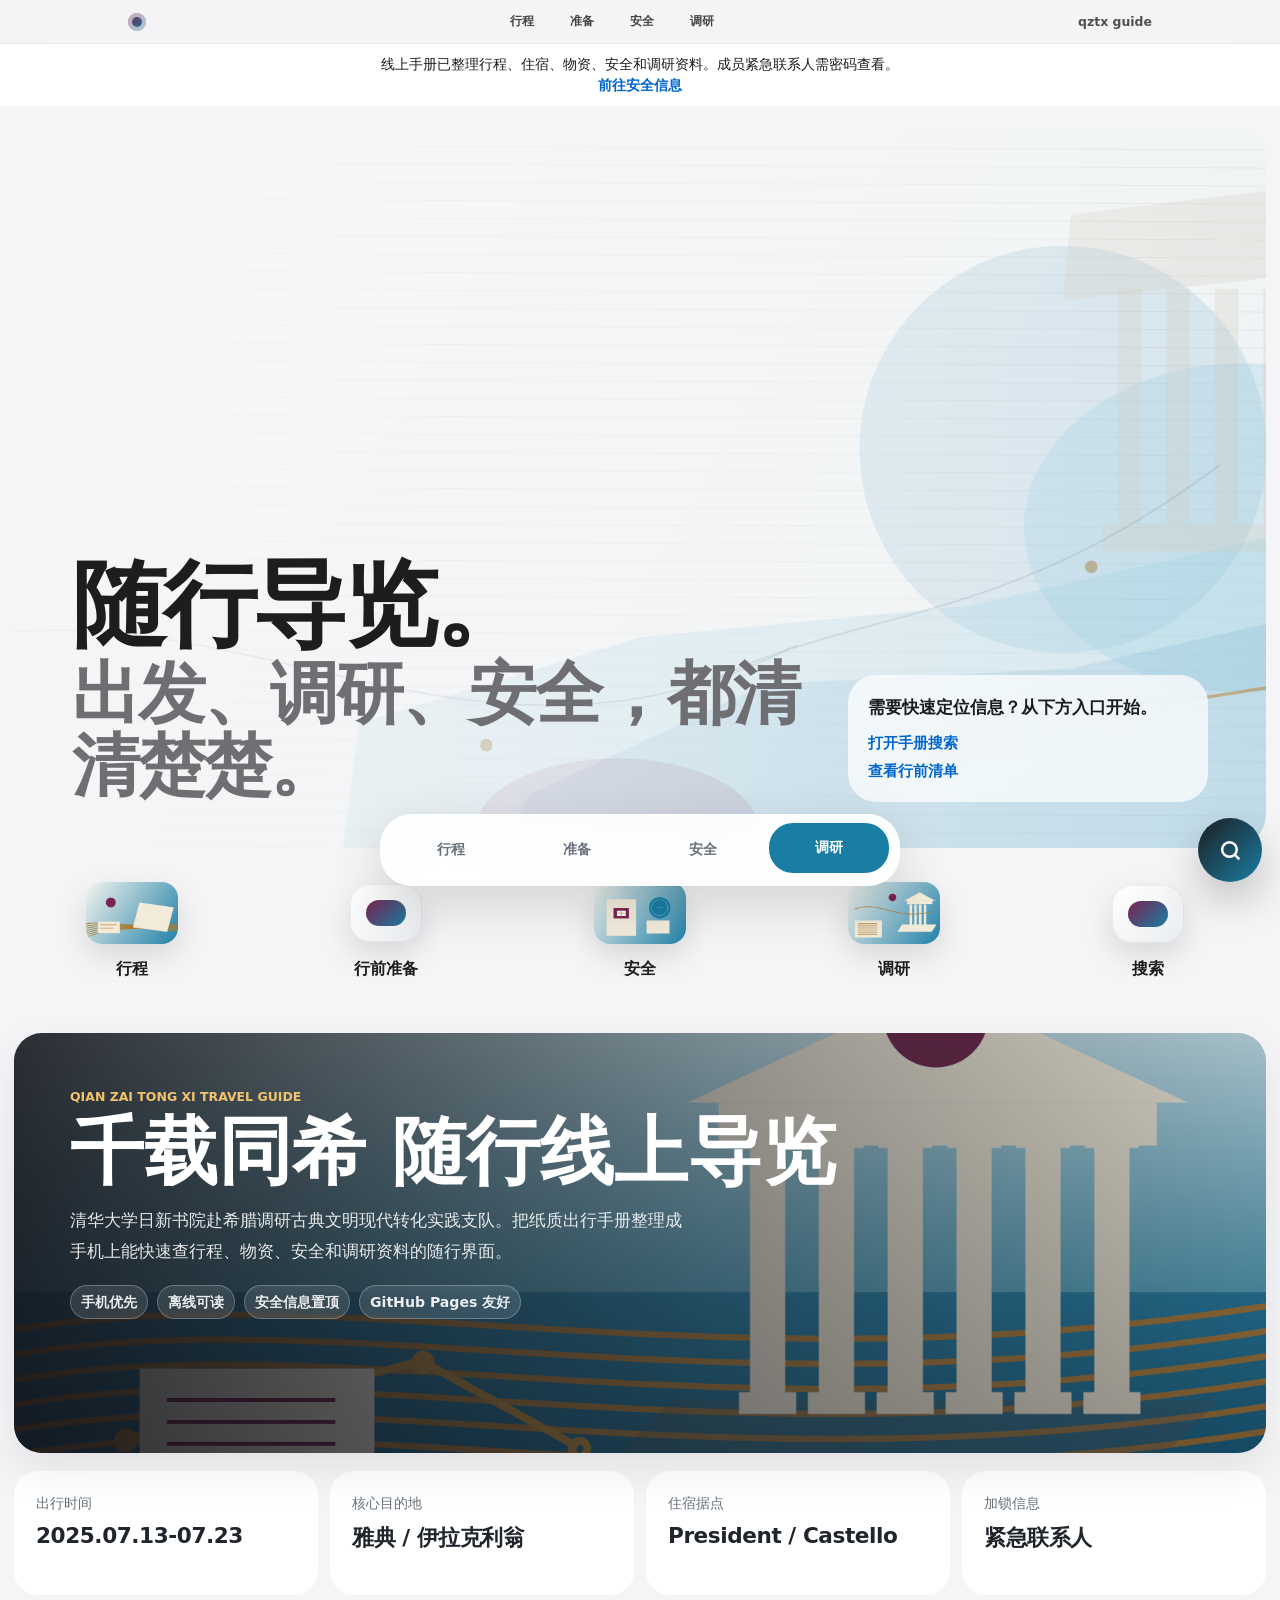
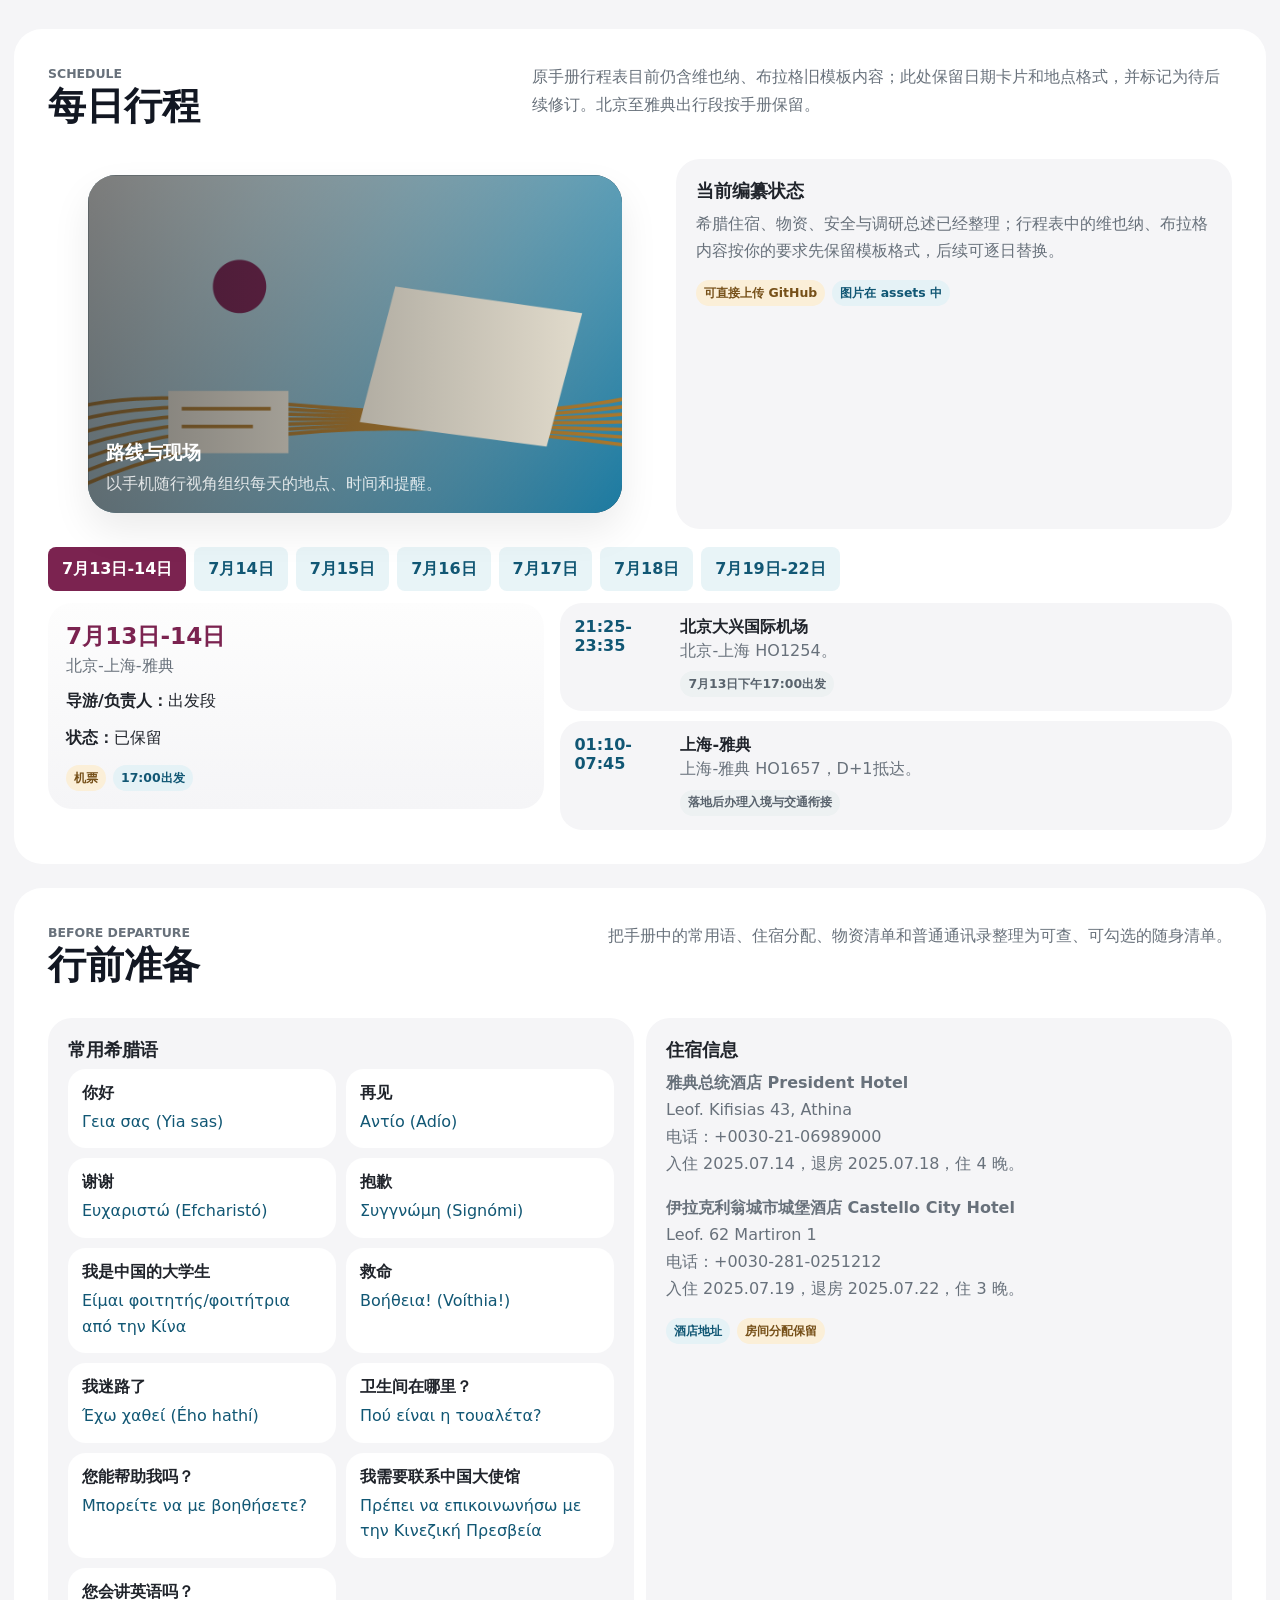
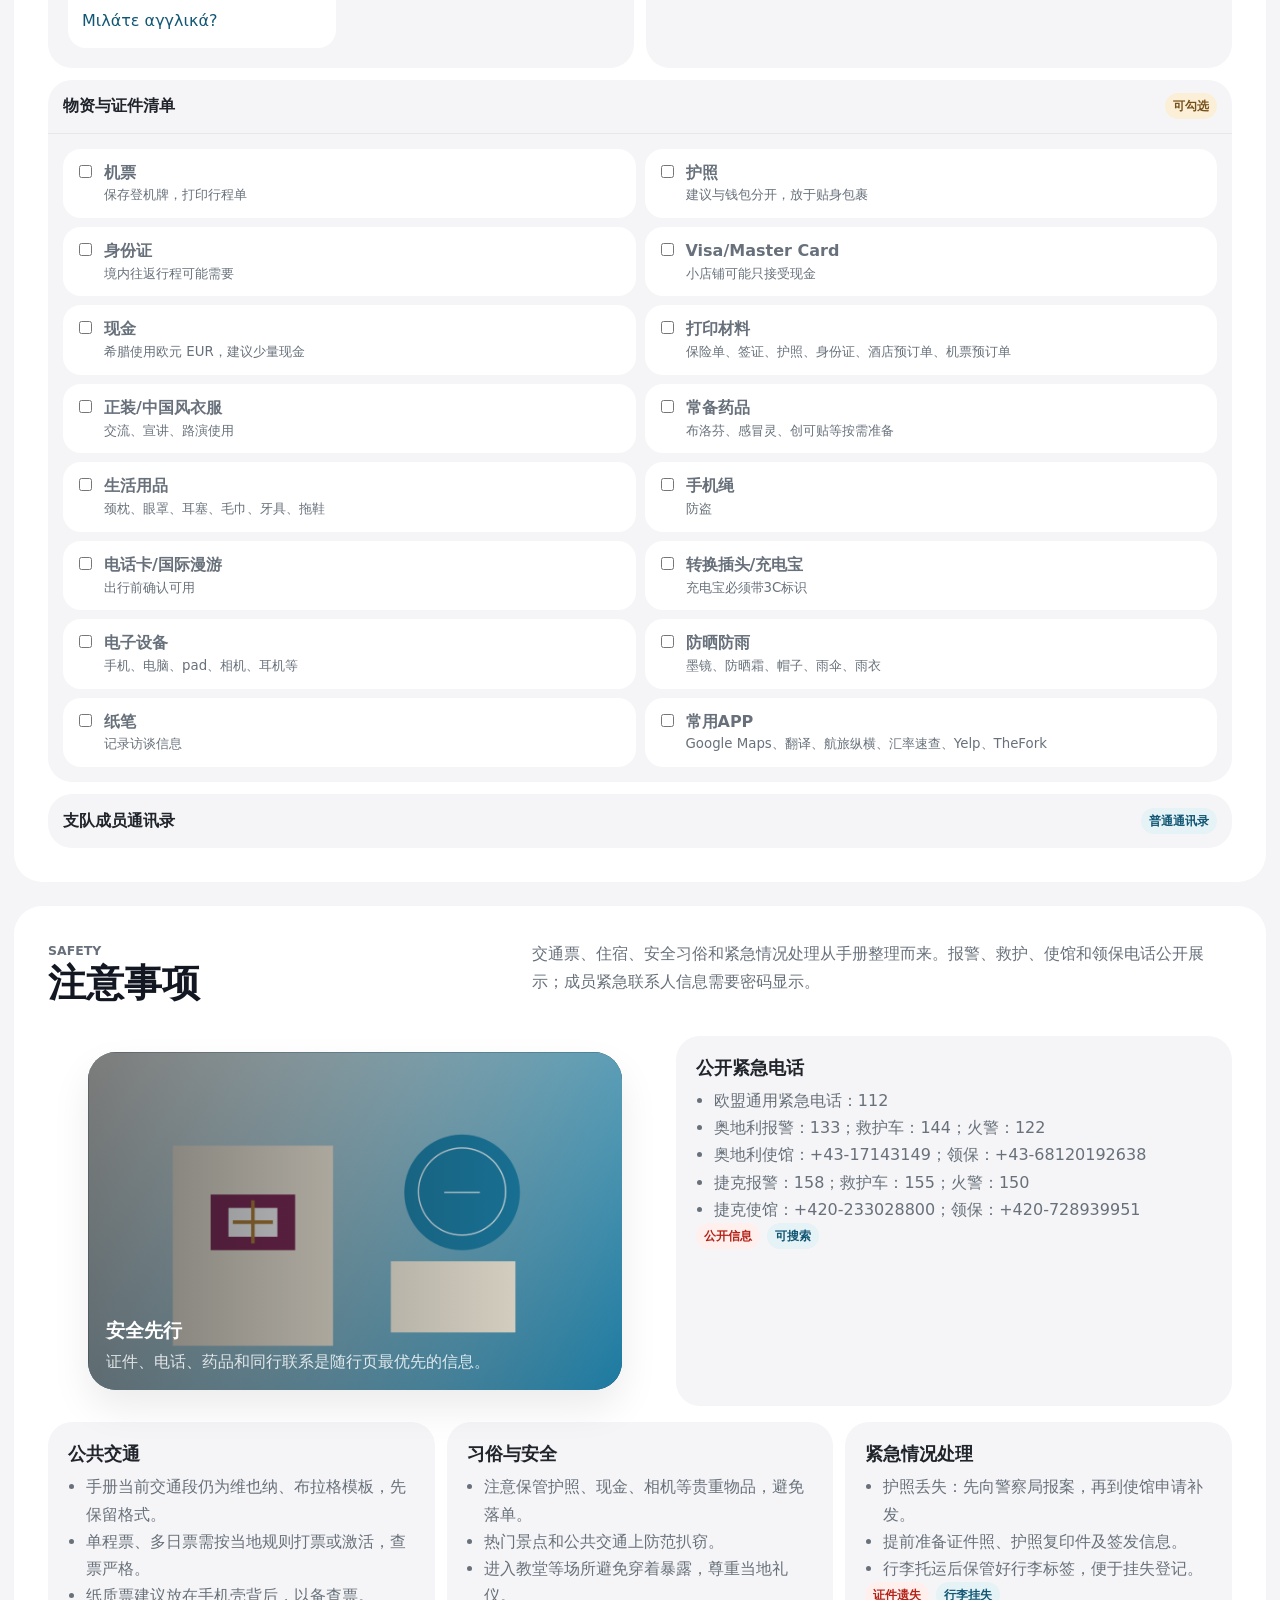
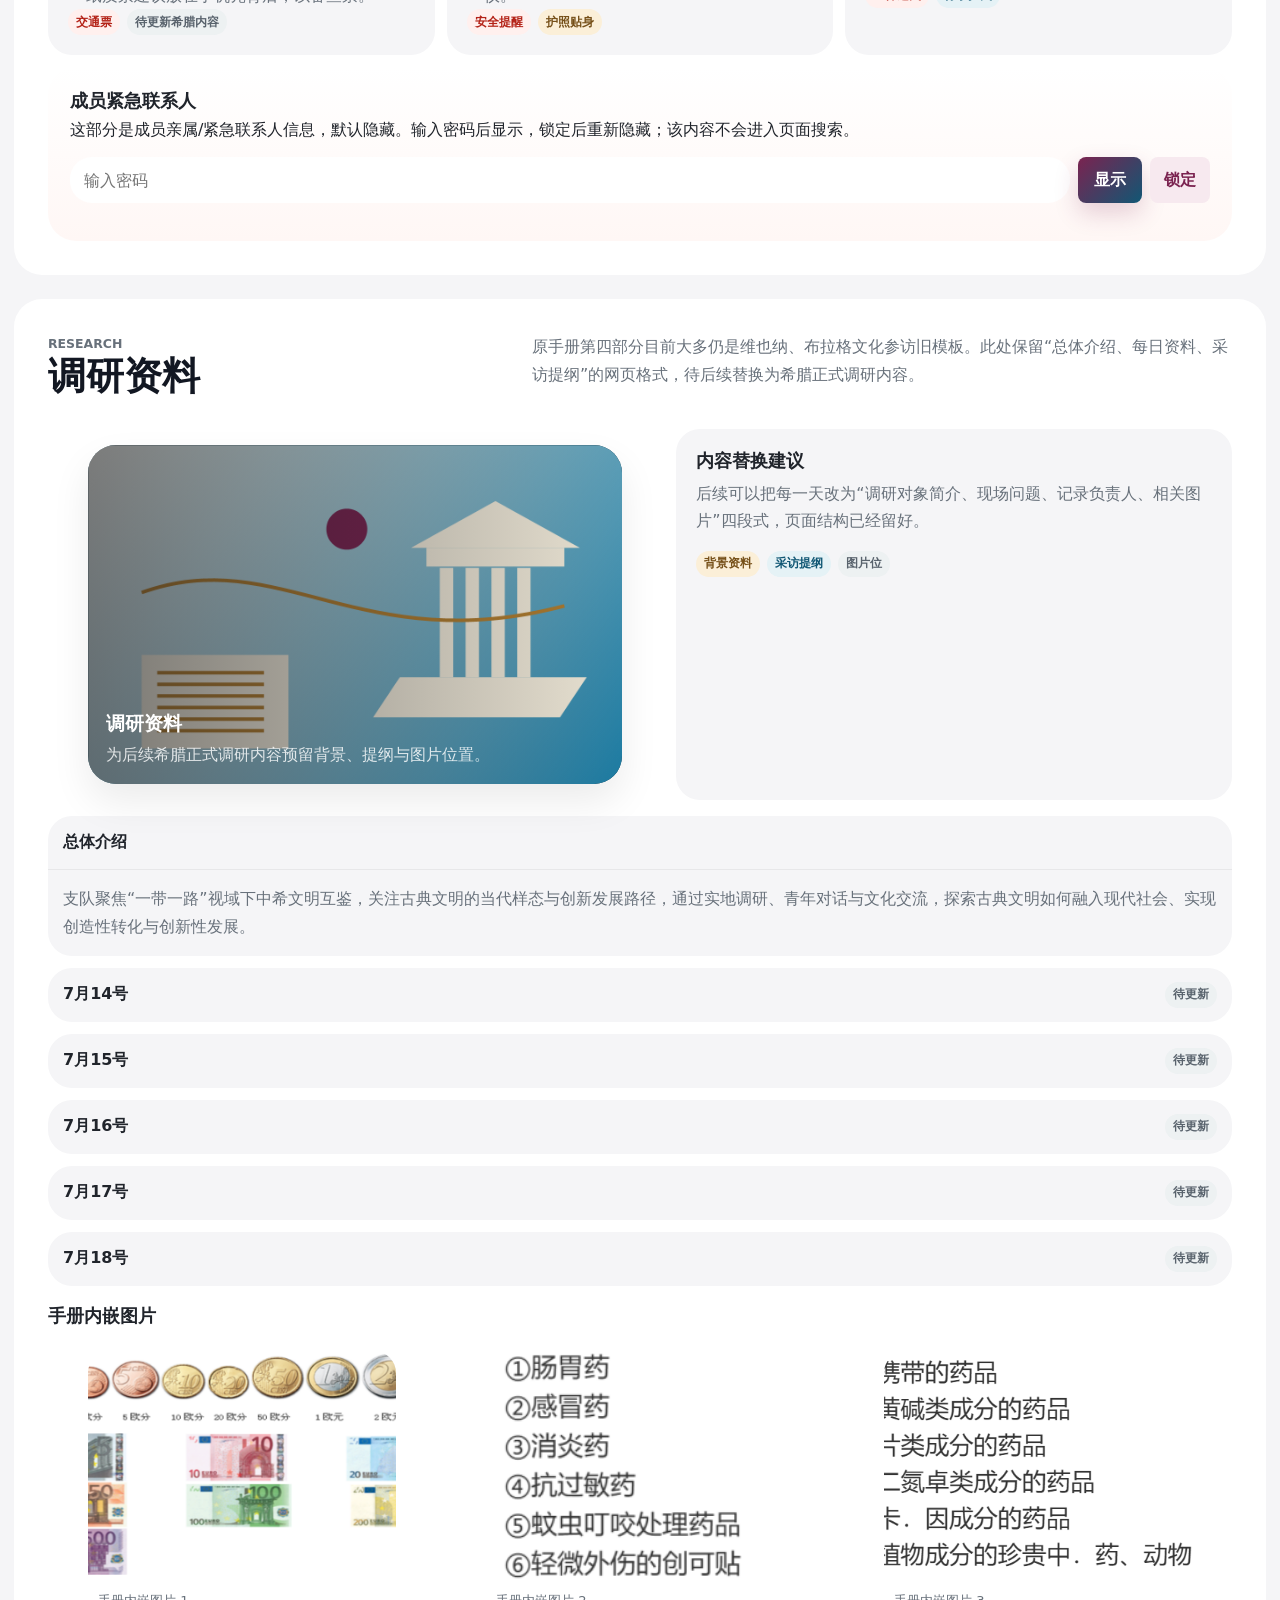
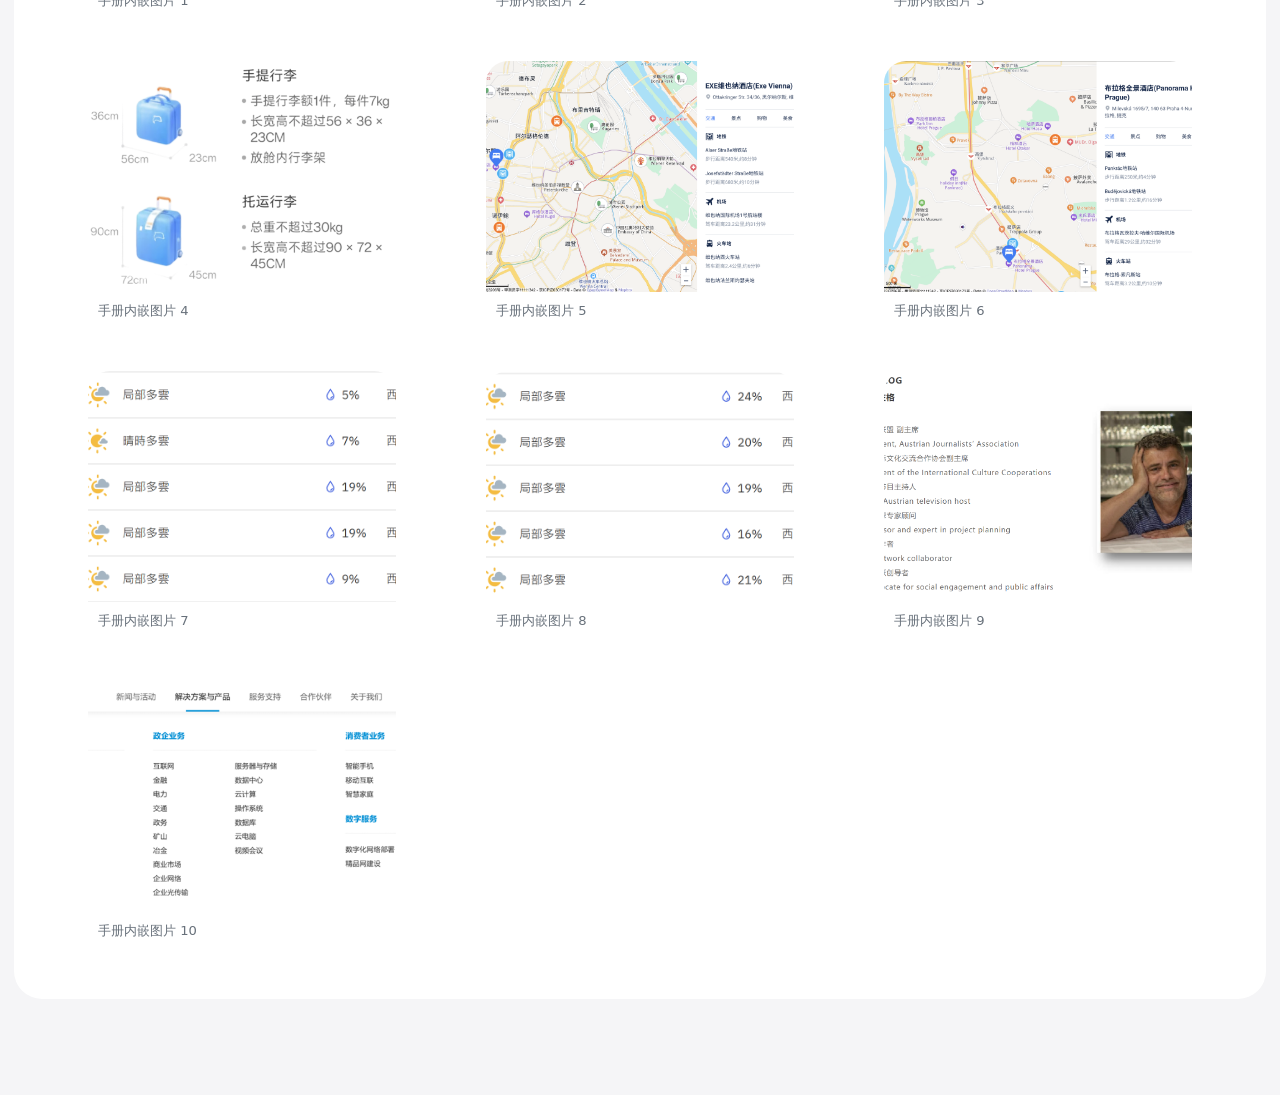
==== github-upload-full/index.html @ dcfa7fbb "Add files via upload" ====
<!doctype html>
<html lang="zh-CN">
  <head>
    <meta charset="utf-8" />
    <meta name="viewport" content="width=device-width, initial-scale=1" />
    <title>千载同希随行导览</title>
    <style>
      :root {
        color-scheme: light;
        --ink: #20242b;
        --ink-strong: #121722;
        --muted: #68717b;
        --line: #dde3e7;
        --paper: #fbfaf6;
        --panel: #ffffff;
        --panel-glass: rgba(255,255,255,.78);
        --panel-soft: #f3f7f8;
        --tsinghua: #7b2350;
        --tsinghua-dark: #56183a;
        --aegean: #197da4;
        --aegean-dark: #115774;
        --bronze: #a76f2b;
        --lime: #ede8da;
        --danger: #b42318;
        --shadow: 0 18px 50px rgba(32, 36, 43, 0.12);
        --shadow-soft: 0 12px 32px rgba(32, 36, 43, 0.08);
        --ease: cubic-bezier(.2, .8, .2, 1);
      }

      * { box-sizing: border-box; }
      html { scroll-behavior: smooth; }
      body {
        margin: 0;
        color: var(--ink);
        background: #f5f5f7;
        font-family: "Inter", "Noto Sans SC", "Microsoft YaHei", system-ui, -apple-system, BlinkMacSystemFont, "Segoe UI", sans-serif;
      }

      button, input { font: inherit; }
      button, a, input, summary { touch-action: manipulation; }
      :focus-visible {
        outline: 3px solid rgba(25,125,164,.38);
        outline-offset: 3px;
      }
      img { max-width: 100%; display: block; }
      a { color: inherit; }

      .skip-link {
        position: fixed;
        left: 16px;
        top: 12px;
        z-index: 100;
        padding: 10px 14px;
        border-radius: 8px;
        color: #fff;
        background: var(--ink-strong);
        transform: translateY(-150%);
        transition: transform 180ms ease;
      }
      .skip-link:focus { transform: translateY(0); }

      .shell {
        width: min(1280px, calc(100% - 28px));
        margin: 0 auto;
        padding: 0 0 96px;
      }

      .global-nav {
        position: sticky;
        top: 0;
        z-index: 40;
        height: 44px;
        display: flex;
        align-items: center;
        justify-content: center;
        background: rgba(245,245,247,.82);
        border-bottom: 1px solid rgba(0,0,0,.05);
        backdrop-filter: saturate(180%) blur(20px);
      }

      .global-nav-inner {
        width: min(1024px, calc(100% - 24px));
        display: grid;
        grid-template-columns: auto 1fr auto;
        align-items: center;
        gap: 22px;
      }

      .brand-dot {
        width: 18px;
        height: 18px;
        border-radius: 50%;
        background: linear-gradient(135deg, var(--tsinghua), var(--aegean));
        box-shadow: inset 0 0 0 4px rgba(255,255,255,.6);
      }

      .global-nav-links {
        display: flex;
        justify-content: center;
        gap: clamp(16px, 3vw, 36px);
      }
      .global-nav a {
        color: rgba(0,0,0,.72);
        text-decoration: none;
        font-size: .78rem;
        font-weight: 700;
        transition: color 160ms ease;
      }
      .global-nav a:hover { color: #000; }

      .nav-utility {
        color: rgba(0,0,0,.68);
        font-size: .78rem;
        font-weight: 800;
        white-space: nowrap;
      }

      .promo-ribbon {
        min-height: 52px;
        display: grid;
        place-items: center;
        padding: 10px 18px;
        color: #1d1d1f;
        background: #fff;
        text-align: center;
        font-size: .9rem;
        line-height: 1.45;
      }
      .promo-ribbon a { color: #06c; text-decoration: none; font-weight: 800; }

      .store-intro {
        position: relative;
        display: grid;
        grid-template-columns: minmax(0, 1fr) minmax(260px, 360px);
        gap: 28px;
        align-items: end;
        min-height: clamp(540px, 68vw, 720px);
        margin-top: 22px;
        padding: clamp(58px, 9vw, 104px) clamp(20px, 5vw, 58px) 46px;
        overflow: hidden;
        border-radius: 34px;
        background: #f8f8fa url("assets/visuals/hero-light-bg.png") center / cover no-repeat;
      }
      .store-intro::after {
        content: "";
        position: absolute;
        inset: 0;
        background: linear-gradient(90deg, rgba(245,245,247,.82), rgba(245,245,247,.36) 58%, rgba(245,245,247,.08));
        pointer-events: none;
      }
      .store-intro > * { position: relative; z-index: 1; }

      .store-intro h1 {
        max-width: 850px;
        margin: 0;
        color: #1d1d1f;
        font-size: clamp(3rem, 8.8vw, 5.9rem);
        line-height: .95;
        letter-spacing: -0.035em;
        font-weight: 900;
      }
      .store-intro h1 span {
        display: block;
        color: #6e6e73;
        max-width: 980px;
        margin-top: 8px;
        font-size: .72em;
        line-height: 1.06;
        letter-spacing: -0.028em;
      }

      .store-helper {
        padding: 20px;
        border-radius: 28px;
        background: rgba(255,255,255,.72);
        backdrop-filter: blur(18px);
        color: #1d1d1f;
        font-weight: 900;
        font-size: 1.08rem;
        line-height: 1.45;
      }
      .store-helper p { margin-bottom: 12px; }
      .store-helper a {
        display: block;
        margin-top: 7px;
        color: #06c;
        text-decoration: none;
        font-size: .92rem;
        font-weight: 800;
      }
      .link-button {
        display: block;
        margin-top: 7px;
        padding: 0;
        border: 0;
        color: #06c;
        background: transparent;
        text-align: left;
        font-size: .92rem;
        font-weight: 800;
        cursor: pointer;
      }

      .category-rail {
        display: grid;
        grid-auto-flow: column;
        grid-auto-columns: minmax(112px, 1fr);
        gap: 18px;
        overflow-x: auto;
        padding: 30px 0 52px;
        scrollbar-width: thin;
      }

      .category-pill {
        display: grid;
        justify-items: center;
        gap: 10px;
        color: #1d1d1f;
        text-decoration: none;
        font-weight: 900;
        white-space: nowrap;
        border: 0;
        background: transparent;
        cursor: pointer;
      }

      .category-art {
        width: 92px;
        height: 70px;
        display: grid;
        place-items: center;
      }
      .category-art img {
        width: 92px;
        height: 62px;
        object-fit: cover;
        border-radius: 16px;
        box-shadow: 0 12px 30px rgba(0,0,0,.12);
      }
      .category-symbol {
        width: 72px;
        height: 58px;
        border-radius: 20px;
        background: linear-gradient(135deg, #fff, #e9ecef);
        box-shadow: 0 12px 30px rgba(0,0,0,.12), inset 0 0 0 1px rgba(0,0,0,.06);
        position: relative;
      }
      .category-symbol::after {
        content: "";
        position: absolute;
        inset: 16px;
        border-radius: 999px;
        background: linear-gradient(135deg, var(--tsinghua), var(--aegean));
      }

      .hero {
        position: relative;
        min-height: 420px;
        overflow: hidden;
        border-radius: 28px;
        color: #fff;
        background: #123849 url("assets/hero.png") center / cover no-repeat;
        box-shadow: 0 18px 44px rgba(0,0,0,.08);
        isolation: isolate;
      }

      .hero::after {
        content: "";
        position: absolute;
        inset: 0;
        background:
          linear-gradient(90deg, rgba(18,17,22,.84), rgba(31,34,39,.38) 56%, rgba(31,34,39,.06)),
          linear-gradient(180deg, rgba(0,0,0,.08), rgba(0,0,0,.3));
      }

      .hero-inner {
        position: relative;
        z-index: 1;
        min-height: 420px;
        display: flex;
        flex-direction: column;
        justify-content: space-between;
        padding: clamp(24px, 5vw, 56px);
      }

      .eyebrow {
        margin: 0 0 10px;
        color: #f2c36d;
        font-size: .78rem;
        font-weight: 800;
        letter-spacing: 0;
        text-transform: uppercase;
      }

      h1, h2, h3, h4, p { margin-top: 0; }
      h1 {
        max-width: 780px;
        margin-bottom: 16px;
        font-size: clamp(2.45rem, 8vw, 5.8rem);
        line-height: 1.02;
        letter-spacing: 0;
      }
      h2 { margin-bottom: 14px; font-size: clamp(1.65rem, 4vw, 2.35rem); line-height: 1.12; }
      h3 { margin-bottom: 8px; font-size: 1.15rem; line-height: 1.25; }
      h4 { margin-bottom: 8px; font-size: .98rem; }

      .hero-copy {
        max-width: 620px;
        margin-bottom: 0;
        color: rgba(255,255,255,.88);
        font-size: 1.08rem;
        line-height: 1.8;
      }

      .hero-meta {
        display: flex;
        flex-wrap: wrap;
        gap: 9px;
        margin: 18px 0 0;
      }
      .hero-meta span {
        display: inline-flex;
        align-items: center;
        min-height: 34px;
        padding: 6px 10px;
        border-radius: 999px;
        border: 1px solid rgba(255,255,255,.26);
        color: rgba(255,255,255,.9);
        background: rgba(255,255,255,.12);
        backdrop-filter: blur(10px);
        font-size: .88rem;
        font-weight: 800;
      }

      .quick-grid {
        display: grid;
        grid-template-columns: repeat(4, minmax(0, 1fr));
        gap: 10px;
        margin-top: 34px;
      }

      .quick-grid a,
      .nav a,
      .tab-button,
      .action-button,
      .ghost-button {
        min-height: 44px;
        display: inline-flex;
        align-items: center;
        justify-content: center;
        gap: 8px;
        border: 0;
        border-radius: 8px;
        text-decoration: none;
        font-weight: 800;
        cursor: pointer;
      }

      .quick-grid a {
        justify-content: flex-start;
        padding: 12px 14px;
        color: #fff;
        background: rgba(255,255,255,.15);
        border: 1px solid rgba(255,255,255,.22);
        backdrop-filter: blur(8px);
        transition: transform 220ms var(--ease), background 220ms ease, border-color 220ms ease;
      }

      .quick-grid a:hover {
        transform: translateY(-3px);
        background: rgba(255,255,255,.22);
        border-color: rgba(255,255,255,.42);
      }

      .status-strip {
        display: grid;
        grid-template-columns: repeat(4, minmax(0, 1fr));
        gap: 12px;
        margin: 18px 0 34px;
      }

      .metric {
        min-width: 0;
        min-height: 124px;
        padding: 22px;
        border: 0;
        border-radius: 24px;
        background: #fff;
        box-shadow: none;
        backdrop-filter: none;
        transition: transform 240ms var(--ease), box-shadow 240ms ease;
      }
      .metric:hover { transform: translateY(-4px); box-shadow: 0 18px 34px rgba(0,0,0,.08); }
      .metric strong { display: block; margin-top: 10px; font-size: 1.35rem; letter-spacing: -0.02em; }
      .metric span { color: var(--muted); font-size: .86rem; }

      .section {
        margin-top: 24px;
        padding: clamp(18px, 4vw, 34px);
        border: 0;
        border-radius: 28px;
        background: #fff;
        box-shadow: none;
        backdrop-filter: none;
        opacity: 1;
        transform: translateY(0);
        transition: opacity 640ms var(--ease), transform 640ms var(--ease), box-shadow 240ms ease;
      }
      .section.reveal-ready { opacity: 1; transform: translateY(0); }
      .section.reveal-ready.is-visible { animation: section-enter 520ms var(--ease) both; }
      .section.is-visible { opacity: 1; transform: translateY(0); }
      .section:hover { box-shadow: 0 18px 40px rgba(0,0,0,.06); }

      @keyframes section-enter {
        from { opacity: .78; transform: translateY(14px); }
        to { opacity: 1; transform: translateY(0); }
      }

      .section-head {
        display: flex;
        align-items: flex-start;
        justify-content: space-between;
        gap: 18px;
        margin-bottom: 18px;
      }
      .section-head p { max-width: 700px; color: var(--muted); line-height: 1.75; margin-bottom: 0; }
      .section-head h2 {
        color: var(--ink-strong);
        text-wrap: balance;
      }

      .tabs {
        display: flex;
        gap: 8px;
        overflow-x: auto;
        padding: 2px 0 12px;
        scrollbar-width: thin;
      }
      .tab-button {
        flex: 0 0 auto;
        min-width: 92px;
        padding: 0 14px;
        color: var(--aegean-dark);
        background: #e8f4f7;
        transition: transform 180ms var(--ease), background 180ms ease, color 180ms ease;
      }
      .tab-button.is-active {
        color: #fff;
        background: var(--tsinghua);
      }
      .tab-button:active { transform: scale(.97); }

      .day-layout {
        display: grid;
        grid-template-columns: minmax(0, .85fr) minmax(0, 1.15fr);
        gap: 16px;
      }

      .day-card,
      .info-card,
      details,
      .contact-card {
        min-width: 0;
        border: 0;
        border-radius: 24px;
        background: var(--panel);
      }

      .day-card {
        position: sticky;
        top: 16px;
        align-self: start;
        padding: 18px;
        background:
          linear-gradient(180deg, #fdfdfd, #f5f5f7);
      }
      .day-card .date { color: var(--tsinghua); font-weight: 900; font-size: 1.45rem; }
      .day-card .city { margin: 4px 0 14px; color: var(--muted); }

      .tags { display: flex; flex-wrap: wrap; gap: 7px; }
      .tag {
        display: inline-flex;
        align-items: center;
        min-height: 26px;
        padding: 4px 8px;
        border-radius: 999px;
        color: var(--tsinghua-dark);
        background: #f7e9ef;
        font-size: .78rem;
        font-weight: 800;
      }
      .tag.blue { color: var(--aegean-dark); background: #e5f2f6; }
      .tag.gold { color: #765019; background: #fbefd8; }
      .tag.red { color: var(--danger); background: #fff0ee; }
      .tag.muted { color: #59636d; background: #edf1f2; }

      .timeline { display: grid; gap: 10px; }
      .event {
        display: grid;
        grid-template-columns: 94px minmax(0, 1fr);
        gap: 12px;
        padding: 14px;
        border: 0;
        border-radius: 22px;
        background: #f5f5f7;
        transition: transform 220ms ease, border-color 220ms ease, box-shadow 220ms ease;
      }
      .event:hover { transform: translateY(-3px); box-shadow: 0 14px 28px rgba(0,0,0,.07); }
      .event time { color: var(--aegean-dark); font-weight: 900; }
      .event p { margin-bottom: 7px; color: var(--muted); line-height: 1.65; }
      .place { color: var(--ink); font-weight: 800; }

      .grid-2, .grid-3 {
        display: grid;
        gap: 12px;
      }
      .grid-2 { grid-template-columns: repeat(2, minmax(0, 1fr)); }
      .grid-3 { grid-template-columns: repeat(3, minmax(0, 1fr)); }
      .info-card { padding: 20px; background: #f5f5f7; }
      .info-card { transition: transform 220ms ease, box-shadow 220ms ease, border-color 220ms ease; }
      .info-card:hover { transform: translateY(-4px); box-shadow: 0 18px 34px rgba(0,0,0,.07); }
      .info-card p, .info-card li { color: var(--muted); line-height: 1.7; }
      .info-card ul { margin: 0; padding-left: 1.1em; }

      .visual-strip {
        display: grid;
        grid-template-columns: minmax(0, 1.05fr) minmax(0, .95fr);
        gap: 14px;
        align-items: stretch;
        margin-bottom: 16px;
      }

      .visual-card {
        position: relative;
        min-height: 220px;
        overflow: hidden;
        border-radius: 28px;
        border: 0;
        background: #123849;
        box-shadow: 0 18px 38px rgba(0,0,0,.08);
        transform: translateZ(0);
      }
      .visual-card img { width: 100%; height: 100%; min-height: 220px; object-fit: cover; }
      .visual-card::after {
        content: "";
        position: absolute;
        inset: 0;
        background: linear-gradient(90deg, rgba(20,22,27,.55), rgba(20,22,27,.04));
      }
      .visual-caption {
        position: absolute;
        z-index: 1;
        left: 18px;
        bottom: 16px;
        max-width: 72%;
        color: #fff;
      }
      .visual-caption strong { display: block; margin-bottom: 6px; font-size: 1.18rem; }
      .visual-caption span { color: rgba(255,255,255,.82); line-height: 1.55; }

      .check-list {
        display: grid;
        grid-template-columns: repeat(2, minmax(0, 1fr));
        gap: 9px;
      }
      .check-item {
        display: flex;
        gap: 9px;
        align-items: flex-start;
        padding: 12px;
        border: 0;
        border-radius: 18px;
        background: #fff;
        line-height: 1.55;
        transition: transform 180ms var(--ease), border-color 180ms ease, background 180ms ease;
      }
      .check-item:has(input:checked) {
        border-color: rgba(25,125,164,.38);
        background: #f0f8fa;
      }
      .check-item:active { transform: scale(.99); }
      .check-item input { margin-top: 4px; accent-color: var(--tsinghua); }
      .check-item small { display: block; color: var(--muted); }

      .phrase-grid {
        display: grid;
        grid-template-columns: repeat(2, minmax(0, 1fr));
        gap: 10px;
      }
      .phrase {
        padding: 14px;
        border-radius: 18px;
        background: #fff;
        border: 0;
        transition: transform 180ms var(--ease), background 180ms ease;
      }
      .phrase:hover { transform: translateY(-2px); background: #eef8fa; }
      .phrase strong { display: block; margin-bottom: 5px; }
      .phrase span { color: var(--aegean-dark); line-height: 1.6; }

      .table-wrap {
        overflow-x: auto;
        border: 0;
        border-radius: 22px;
        background: #fff;
        position: relative;
      }
      .table-wrap::after {
        content: "横向滑动查看更多";
        position: sticky;
        left: 100%;
        bottom: 0;
        display: block;
        width: max-content;
        margin-left: auto;
        padding: 6px 10px;
        color: var(--muted);
        background: rgba(255,255,255,.86);
        font-size: .76rem;
      }
      table { width: 100%; border-collapse: collapse; min-width: 720px; }
      th, td { padding: 12px; border-bottom: 1px solid var(--line); text-align: left; vertical-align: top; line-height: 1.55; }
      th { color: var(--tsinghua-dark); background: #f8eef3; white-space: nowrap; }

      details {
        margin-top: 12px;
        overflow: hidden;
        background: #f5f5f7;
      }
      summary {
        min-height: 54px;
        display: flex;
        align-items: center;
        justify-content: space-between;
        gap: 12px;
        padding: 12px 15px;
        cursor: pointer;
        font-weight: 900;
        color: var(--ink);
        transition: background 180ms ease;
      }
      summary:hover { background: rgba(25,125,164,.05); }
      details[open] summary { border-bottom: 1px solid rgba(0,0,0,.06); }
      .details-body { padding: 15px; color: var(--muted); line-height: 1.75; }
      .details-body p:last-child { margin-bottom: 0; }

      .media-grid {
        display: grid;
        grid-template-columns: repeat(3, minmax(0, 1fr));
        gap: 10px;
      }
      .manual-image {
        overflow: hidden;
        border: 0;
        border-radius: 22px;
        background: #fff;
      }
      .manual-image img { width: 100%; aspect-ratio: 4 / 3; object-fit: cover; }
      .manual-image figcaption { padding: 9px 10px; color: var(--muted); font-size: .82rem; line-height: 1.45; }

      .search-box {
        display: grid;
        grid-template-columns: minmax(0, 1fr) auto;
        gap: 10px;
      }
      .search-box input,
      .password-row input {
        width: 100%;
        min-height: 46px;
        border: 0;
        border-radius: 22px;
        padding: 0 14px;
        color: var(--ink);
        background: #fff;
      }
      .action-button {
        padding: 0 16px;
        color: #fff;
        background: linear-gradient(135deg, var(--tsinghua), var(--aegean-dark));
        box-shadow: 0 10px 24px rgba(123,35,80,.2);
        transition: transform 180ms var(--ease), box-shadow 180ms ease;
      }
      .action-button:active { transform: scale(.98); box-shadow: 0 4px 12px rgba(123,35,80,.16); }
      .ghost-button {
        padding: 0 14px;
        color: var(--tsinghua);
        background: #f7e9ef;
        transition: transform 180ms var(--ease), background 180ms ease;
      }
      .ghost-button:active { transform: scale(.98); }
      .result-list { display: grid; gap: 10px; margin-top: 14px; }

      .locked-box {
        padding: 22px;
        border: 0;
        border-radius: 28px;
        background: linear-gradient(180deg, #fff, #fff7f5);
      }
      .password-row {
        display: grid;
        grid-template-columns: minmax(0, 1fr) auto auto;
        gap: 8px;
        margin-top: 10px;
      }
      .error { color: var(--danger); font-weight: 800; }
      .status-ok { color: var(--aegean-dark); font-weight: 900; }

      .nav {
        position: fixed;
        left: 50%;
        bottom: 14px;
        z-index: 20;
        width: min(520px, calc(100% - 116px));
        transform: translateX(-50%);
        display: grid;
        grid-template-columns: repeat(4, minmax(0, 1fr));
        gap: 6px;
        padding: 10px;
        border: 1px solid rgba(255,255,255,.56);
        border-radius: 32px;
        background: rgba(255,255,255,.92);
        box-shadow: 0 18px 54px rgba(0,0,0,.14);
        backdrop-filter: blur(22px) saturate(180%);
      }
      .nav a { min-height: 50px; color: var(--muted); font-size: .86rem; border-radius: 24px; }
      .nav a { transition: color 180ms ease, background 180ms ease, transform 180ms ease; }
      .nav a.is-active { color: #fff; background: var(--aegean); transform: translateY(-2px); }

      .search-fab {
        position: fixed;
        right: max(18px, env(safe-area-inset-right));
        bottom: calc(18px + env(safe-area-inset-bottom));
        z-index: 45;
        width: 64px;
        height: 64px;
        display: grid;
        place-items: center;
        border: 0;
        border-radius: 50%;
        color: #fff;
        background: linear-gradient(135deg, #1d1d1f, var(--aegean));
        box-shadow: 0 18px 42px rgba(0,0,0,.22);
        cursor: pointer;
        transition: transform 180ms var(--ease), box-shadow 180ms ease;
      }
      .search-fab:hover { transform: translateY(-3px) scale(1.02); box-shadow: 0 24px 54px rgba(0,0,0,.24); }
      .search-fab:active { transform: scale(.96); }
      .search-fab svg { width: 25px; height: 25px; stroke-width: 2.4; }

      .search-panel {
        position: fixed;
        inset: auto max(18px, env(safe-area-inset-right)) calc(94px + env(safe-area-inset-bottom)) auto;
        z-index: 44;
        width: min(420px, calc(100% - 36px));
        max-height: min(620px, calc(100dvh - 130px));
        overflow: auto;
        padding: 18px;
        border-radius: 28px;
        background: rgba(255,255,255,.94);
        box-shadow: 0 30px 80px rgba(0,0,0,.24);
        backdrop-filter: blur(26px) saturate(180%);
        transform-origin: bottom right;
        transform: translateY(12px) scale(.96);
        opacity: 0;
        pointer-events: none;
        transition: opacity 180ms ease, transform 220ms var(--ease);
      }
      .search-panel.is-open {
        opacity: 1;
        transform: translateY(0) scale(1);
        pointer-events: auto;
      }
      .search-panel-head {
        display: flex;
        align-items: center;
        justify-content: space-between;
        gap: 14px;
        margin-bottom: 12px;
      }
      .search-panel-head h2 { margin: 0; font-size: 1.35rem; }
      .close-search {
        width: 42px;
        height: 42px;
        display: grid;
        place-items: center;
        border: 0;
        border-radius: 50%;
        background: #f5f5f7;
        color: #1d1d1f;
        cursor: pointer;
      }

      @media (prefers-reduced-motion: reduce) {
        html { scroll-behavior: auto; }
        *, *::before, *::after { transition: none !important; animation: none !important; }
        .section, .section.reveal-ready { opacity: 1; transform: none; }
      }

      @media (max-width: 860px) {
        .hero, .hero-inner { min-height: 560px; }
        .quick-grid, .status-strip, .day-layout, .grid-2, .grid-3, .phrase-grid, .media-grid, .visual-strip { grid-template-columns: 1fr; }
        .check-list { grid-template-columns: 1fr; }
        .event { grid-template-columns: 76px minmax(0, 1fr); }
        .section-head { display: block; }
        .password-row, .search-box { grid-template-columns: 1fr; }
        .global-nav-inner { grid-template-columns: auto 1fr; gap: 14px; }
        .global-nav-links { justify-content: space-between; gap: 8px; }
        .nav-utility { display: none; }
        .store-intro { grid-template-columns: 1fr; align-items: start; padding-top: 46px; }
        .store-helper { padding-bottom: 0; }
      }

      @media (max-width: 430px) {
        .shell { width: min(100% - 18px, 1160px); padding-top: 9px; }
        .hero-inner { padding: 22px; }
        .section { padding: 16px; }
        .event { grid-template-columns: 1fr; }
        .nav a { font-size: .78rem; padding: 0 4px; }
      }
    </style>
  </head>
  <body>
    <a class="skip-link" href="#schedule">跳到主要内容</a>
    <header class="global-nav" aria-label="页面导航">
      <div class="global-nav-inner">
        <a href="#top" class="brand-dot" aria-label="千载同希首页"></a>
        <nav class="global-nav-links" aria-label="主导航">
          <a href="#schedule">行程</a>
          <a href="#prepare">准备</a>
          <a href="#safety">安全</a>
          <a href="#research">调研</a>
        </nav>
        <span class="nav-utility">qztx guide</span>
      </div>
    </header>
    <div class="promo-ribbon">
      线上手册已整理行程、住宿、物资、安全和调研资料。成员紧急联系人需密码查看。
      <a href="#safety"> 前往安全信息</a>
    </div>
    <main class="shell">
      <section class="store-intro" id="top">
        <div>
          <h1>随行导览。<span>出发、调研、安全，都清清楚楚。</span></h1>
        </div>
        <aside class="store-helper" aria-label="导览帮助">
          <p>需要快速定位信息？从下方入口开始。</p>
          <button class="link-button" id="helperSearch" type="button">打开手册搜索</button>
          <a href="#prepare">查看行前清单</a>
        </aside>
      </section>

      <nav class="category-rail" aria-label="手册入口">
        <a class="category-pill" href="#schedule">
          <span class="category-art"><img src="assets/visuals/route-card.png" alt="" /></span>
          <span>行程</span>
        </a>
        <a class="category-pill" href="#prepare">
          <span class="category-art"><span class="category-symbol"></span></span>
          <span>行前准备</span>
        </a>
        <a class="category-pill" href="#safety">
          <span class="category-art"><img src="assets/visuals/safety-card.png" alt="" /></span>
          <span>安全</span>
        </a>
        <a class="category-pill" href="#research">
          <span class="category-art"><img src="assets/visuals/research-card.png" alt="" /></span>
          <span>调研</span>
        </a>
        <button class="category-pill" id="categorySearch" type="button">
          <span class="category-art"><span class="category-symbol"></span></span>
          <span>搜索</span>
        </button>
      </nav>

      <section class="hero" aria-label="导览主视觉">
        <div class="hero-inner">
          <div>
            <p class="eyebrow">Qian Zai Tong Xi Travel Guide</p>
            <h2 style="color:#fff;font-size:clamp(2.2rem,6vw,4.6rem);line-height:1.02;margin-bottom:16px">千载同希 随行线上导览</h2>
            <p class="hero-copy">清华大学日新书院赴希腊调研古典文明现代转化实践支队。把纸质出行手册整理成手机上能快速查行程、物资、安全和调研资料的随行界面。</p>
            <div class="hero-meta" aria-label="导览概况">
              <span>手机优先</span>
              <span>离线可读</span>
              <span>安全信息置顶</span>
              <span>GitHub Pages 友好</span>
            </div>
          </div>
        </div>
      </section>

      <section class="status-strip" aria-label="概览">
        <div class="metric"><span>出行时间</span><strong>2025.07.13-07.23</strong></div>
        <div class="metric"><span>核心目的地</span><strong>雅典 / 伊拉克利翁</strong></div>
        <div class="metric"><span>住宿据点</span><strong>President / Castello</strong></div>
        <div class="metric"><span>加锁信息</span><strong>紧急联系人</strong></div>
      </section>

      <section class="section" id="schedule">
        <div class="section-head">
          <div>
            <p class="eyebrow">Schedule</p>
            <h2>每日行程</h2>
          </div>
          <p>原手册行程表目前仍含维也纳、布拉格旧模板内容；此处保留日期卡片和地点格式，并标记为待后续修订。北京至雅典出行段按手册保留。</p>
        </div>
        <div class="visual-strip">
          <figure class="visual-card">
            <img src="assets/visuals/route-card.png" alt="爱琴海路线与随行手册视觉图" loading="lazy" />
            <figcaption class="visual-caption"><strong>路线与现场</strong><span>以手机随行视角组织每天的地点、时间和提醒。</span></figcaption>
          </figure>
          <article class="info-card">
            <h3>当前编纂状态</h3>
            <p>希腊住宿、物资、安全与调研总述已经整理；行程表中的维也纳、布拉格内容按你的要求先保留模板格式，后续可逐日替换。</p>
            <div class="tags"><span class="tag gold">可直接上传 GitHub</span><span class="tag blue">图片在 assets 中</span></div>
          </article>
        </div>
        <div class="tabs" id="dayTabs"></div>
        <div class="day-layout">
          <article class="day-card" id="dayCard"></article>
          <div class="timeline" id="timeline"></div>
        </div>
      </section>

      <section class="section" id="prepare">
        <div class="section-head">
          <div>
            <p class="eyebrow">Before Departure</p>
            <h2>行前准备</h2>
          </div>
          <p>把手册中的常用语、住宿分配、物资清单和普通通讯录整理为可查、可勾选的随身清单。</p>
        </div>

        <div class="grid-2">
          <article class="info-card">
            <h3>常用希腊语</h3>
            <div class="phrase-grid" id="phrases"></div>
          </article>
          <article class="info-card">
            <h3>住宿信息</h3>
            <p><strong>雅典总统酒店 President Hotel</strong><br />Leof. Kifisias 43, Athina<br />电话：+0030-21-06989000<br />入住 2025.07.14，退房 2025.07.18，住 4 晚。</p>
            <p><strong>伊拉克利翁城市城堡酒店 Castello City Hotel</strong><br />Leof. 62 Martiron 1<br />电话：+0030-281-0251212<br />入住 2025.07.19，退房 2025.07.22，住 3 晚。</p>
            <div class="tags"><span class="tag blue">酒店地址</span><span class="tag gold">房间分配保留</span></div>
          </article>
        </div>

        <details open>
          <summary>物资与证件清单 <span class="tag gold">可勾选</span></summary>
          <div class="details-body">
            <div class="check-list" id="packing"></div>
          </div>
        </details>

        <details>
          <summary>支队成员通讯录 <span class="tag blue">普通通讯录</span></summary>
          <div class="details-body">
            <div class="table-wrap">
              <table id="contactsTable">
                <thead><tr><th>姓名</th><th>性别</th><th>简介</th><th>职务</th><th>联系方式</th></tr></thead>
                <tbody></tbody>
              </table>
            </div>
          </div>
        </details>
      </section>

      <section class="section" id="safety">
        <div class="section-head">
          <div>
            <p class="eyebrow">Safety</p>
            <h2>注意事项</h2>
          </div>
          <p>交通票、住宿、安全习俗和紧急情况处理从手册整理而来。报警、救护、使馆和领保电话公开展示；成员紧急联系人信息需要密码显示。</p>
        </div>

        <div class="visual-strip">
          <figure class="visual-card">
            <img src="assets/visuals/safety-card.png" alt="护照、手机和急救包安全准备视觉图" loading="lazy" />
            <figcaption class="visual-caption"><strong>安全先行</strong><span>证件、电话、药品和同行联系是随行页最优先的信息。</span></figcaption>
          </figure>
          <article class="info-card">
            <h3>公开紧急电话</h3>
            <ul>
              <li>欧盟通用紧急电话：112</li>
              <li>奥地利报警：133；救护车：144；火警：122</li>
              <li>奥地利使馆：+43-17143149；领保：+43-68120192638</li>
              <li>捷克报警：158；救护车：155；火警：150</li>
              <li>捷克使馆：+420-233028800；领保：+420-728939951</li>
            </ul>
            <div class="tags"><span class="tag red">公开信息</span><span class="tag blue">可搜索</span></div>
          </article>
        </div>

        <div class="grid-3">
          <article class="info-card">
            <h3>公共交通</h3>
            <ul>
              <li>手册当前交通段仍为维也纳、布拉格模板，先保留格式。</li>
              <li>单程票、多日票需按当地规则打票或激活，查票严格。</li>
              <li>纸质票建议放在手机壳背后，以备查票。</li>
            </ul>
            <div class="tags"><span class="tag red">交通票</span><span class="tag muted">待更新希腊内容</span></div>
          </article>
          <article class="info-card">
            <h3>习俗与安全</h3>
            <ul>
              <li>注意保管护照、现金、相机等贵重物品，避免落单。</li>
              <li>热门景点和公共交通上防范扒窃。</li>
              <li>进入教堂等场所避免穿着暴露，尊重当地礼仪。</li>
            </ul>
            <div class="tags"><span class="tag red">安全提醒</span><span class="tag gold">护照贴身</span></div>
          </article>
          <article class="info-card">
            <h3>紧急情况处理</h3>
            <ul>
              <li>护照丢失：先向警察局报案，再到使馆申请补发。</li>
              <li>提前准备证件照、护照复印件及签发信息。</li>
              <li>行李托运后保管好行李标签，便于挂失登记。</li>
            </ul>
            <div class="tags"><span class="tag red">证件遗失</span><span class="tag blue">行李挂失</span></div>
          </article>
        </div>

        <div class="locked-box" style="margin-top: 12px">
          <h3>成员紧急联系人</h3>
          <p>这部分是成员亲属/紧急联系人信息，默认隐藏。输入密码后显示，锁定后重新隐藏；该内容不会进入页面搜索。</p>
          <div class="password-row">
            <label for="emergencyPassword" style="position:absolute;left:-9999px">成员紧急联系人密码</label>
            <input id="emergencyPassword" type="password" autocomplete="off" placeholder="输入密码" aria-describedby="emergencyStatus" />
            <button class="action-button" id="unlockEmergency" type="button">显示</button>
            <button class="ghost-button" id="lockEmergency" type="button">锁定</button>
          </div>
          <p id="emergencyStatus" class="error" aria-live="polite"></p>
          <div id="emergencyContent" hidden></div>
        </div>
      </section>

      <section class="section" id="research">
        <div class="section-head">
          <div>
            <p class="eyebrow">Research</p>
            <h2>调研资料</h2>
          </div>
          <p>原手册第四部分目前大多仍是维也纳、布拉格文化参访旧模板。此处保留“总体介绍、每日资料、采访提纲”的网页格式，待后续替换为希腊正式调研内容。</p>
        </div>
        <div class="visual-strip">
          <figure class="visual-card">
            <img src="assets/visuals/research-card.png" alt="希腊文明调研笔记与古典建筑视觉图" loading="lazy" />
            <figcaption class="visual-caption"><strong>调研资料</strong><span>为后续希腊正式调研内容预留背景、提纲与图片位置。</span></figcaption>
          </figure>
          <article class="info-card">
            <h3>内容替换建议</h3>
            <p>后续可以把每一天改为“调研对象简介、现场问题、记录负责人、相关图片”四段式，页面结构已经留好。</p>
            <div class="tags"><span class="tag gold">背景资料</span><span class="tag blue">采访提纲</span><span class="tag muted">图片位</span></div>
          </article>
        </div>
        <details open>
          <summary>总体介绍</summary>
          <div class="details-body">
            <p>支队聚焦“一带一路”视域下中希文明互鉴，关注古典文明的当代样态与创新发展路径，通过实地调研、青年对话与文化交流，探索古典文明如何融入现代社会、实现创造性转化与创新性发展。</p>
          </div>
        </details>
        <div id="researchList"></div>
        <h3 style="margin-top: 18px">手册内嵌图片</h3>
        <div class="media-grid" id="manualImages"></div>
      </section>

    </main>

    <nav class="nav" aria-label="底部导航">
      <a href="#schedule">行程</a>
      <a href="#prepare">准备</a>
      <a href="#safety">安全</a>
      <a href="#research">调研</a>
    </nav>

    <aside class="search-panel" id="searchPanel" aria-label="快速检索" aria-hidden="true">
      <div class="search-panel-head">
        <h2>快速检索</h2>
        <button class="close-search" id="closeSearch" type="button" aria-label="关闭搜索">×</button>
      </div>
      <p style="color:var(--muted);line-height:1.6;margin-bottom:12px">搜索行程、地点、物资、常用语、公开通讯录和调研资料。成员紧急联系人不会被搜索。</p>
      <div class="search-box">
        <input id="searchInput" type="search" placeholder="输入关键词，例如 护照、酒店、112" />
        <button class="action-button" id="searchButton" type="button">搜索</button>
      </div>
      <div class="result-list" id="searchResults"></div>
    </aside>

    <button class="search-fab" id="openSearch" type="button" aria-label="打开搜索">
      <svg viewBox="0 0 24 24" fill="none" stroke="currentColor" aria-hidden="true">
        <circle cx="11" cy="11" r="7"></circle>
        <path d="m16.5 16.5 4 4"></path>
      </svg>
    </button>

    <script>
      const PASSWORD = "qztx666";
      const days = [
        { date: "7月13日-14日", city: "北京-上海-雅典", guide: "出发段", status: "已保留", tags: ["机票", "17:00出发"], events: [
          ["21:25-23:35", "北京大兴国际机场", "北京-上海 HO1254。", "7月13日下午17:00出发"],
          ["01:10-07:45", "上海-雅典", "上海-雅典 HO1657，D+1抵达。", "落地后办理入境与交通衔接"]
        ]},
        { date: "7月14日", city: "旧模板：维也纳", guide: "李金沅", status: "待更新希腊内容", tags: ["旧模板", "待修订"], events: [
          ["07:45", "Exe Vienna", "入住酒店，购买周票。", "该日程为旧模板，先保留格式"],
          ["14:30-16:00", "智库/博物馆", "分组交流与参访。", "后续替换为希腊调研安排"]
        ]},
        { date: "7月15日", city: "旧模板：维也纳", guide: "宗琦玥", status: "待更新希腊内容", tags: ["座谈", "旧模板"], events: [
          ["09:00-10:30", "中车株机欧洲研发中心", "参观实验室并座谈。", "记录：沈诗晨"],
          ["16:30-18:00", "中兴通讯奥地利公司", "与公司团队座谈。", "问卷设计注意专业性"]
        ]},
        { date: "7月16日", city: "旧模板：维也纳", guide: "张佳敏", status: "待更新希腊内容", tags: ["带护照", "提前30min"], events: [
          ["11:00-13:00", "联合国工业发展组织", "座谈并参观联合国。", "必须携带护照，提前30min安检"],
          ["15:45-17:00", "国会大厦", "安检、讲解参观。", "必须携带护照，至少提前20min到"]
        ]},
        { date: "7月17日", city: "旧模板：布拉格", guide: "王一竣", status: "待更新希腊内容", tags: ["交通票", "旧模板"], events: [
          ["10:39-14:39", "维也纳中央车站-布拉格", "乘坐火车前往布拉格。", "买1张72小时、2张24小时车票"],
          ["17:30-18:30", "分组交流", "新华社布拉格分社记者餐叙 / S1艺术空间交流。", "后续替换"]
        ]},
        { date: "7月18日", city: "旧模板：布拉格", guide: "刘奕萱", status: "待更新希腊内容", tags: ["宣讲", "旧模板"], events: [
          ["09:30-11:30", "布拉格中国商贸城", "与负责人开展座谈。", "记录：杨恩硕"],
          ["19:00-21:30", "Café Montmartre", "与青年交流，开展宣讲。", "已预定"]
        ]},
        { date: "7月19日-22日", city: "旧模板：布拉格-北京", guide: "王志洋 / 蒋沛祺", status: "待更新希腊内容", tags: ["路演", "返程"], events: [
          ["7月19日 全天", "布拉格中国商贸城", "上午路演，下午扫街拍摄和采访。", "旧模板"],
          ["7月21日-22日", "布拉格-阿布扎比-北京", "EY156 / EY888返程。", "旧模板，后续替换"]
        ]}
      ];

      const phrases = [
        ["你好", "Γεια σας (Yia sas)"], ["再见", "Αντίο (Adío)"],
        ["谢谢", "Ευχαριστώ (Efcharistó)"], ["抱歉", "Συγγνώμη (Signómi)"],
        ["我是中国的大学生", "Είμαι φοιτητής/φοιτήτρια από την Κίνα"],
        ["救命", "Βοήθεια! (Voíthia!)"], ["我迷路了", "Έχω χαθεί (Ého hathí)"],
        ["卫生间在哪里？", "Πού είναι η τουαλέτα?"], ["您能帮助我吗？", "Μπορείτε να με βοηθήσετε?"],
        ["我需要联系中国大使馆", "Πρέπει να επικοινωνήσω με την Κινεζική Πρεσβεία"],
        ["您会讲英语吗？", "Μιλάτε αγγλικά?"]
      ];

      const packing = [
        ["机票", "保存登机牌，打印行程单"], ["护照", "建议与钱包分开，放于贴身包裹"],
        ["身份证", "境内往返行程可能需要"], ["Visa/Master Card", "小店铺可能只接受现金"],
        ["现金", "希腊使用欧元 EUR，建议少量现金"], ["打印材料", "保险单、签证、护照、身份证、酒店预订单、机票预订单"],
        ["正装/中国风衣服", "交流、宣讲、路演使用"], ["常备药品", "布洛芬、感冒灵、创可贴等按需准备"],
        ["生活用品", "颈枕、眼罩、耳塞、毛巾、牙具、拖鞋"], ["手机绳", "防盗"],
        ["电话卡/国际漫游", "出行前确认可用"], ["转换插头/充电宝", "充电宝必须带3C标识"],
        ["电子设备", "手机、电脑、pad、相机、耳机等"], ["防晒防雨", "墨镜、防晒霜、帽子、雨伞、雨衣"],
        ["纸笔", "记录访谈信息"], ["常用APP", "Google Maps、翻译、航旅纵横、汇率速查、Yelp、TheFork"]
      ];

      const contacts = [
        ["李江静", "女", "清华大学马克思主义学院 副教授", "带队教师", "13311026925"],
        ["张佳敏", "女", "清华大学人文学院2024级硕士生", "带队辅导员", "13999446202"],
        ["宁静", "女", "清华大学新闻学院2025级硕士生", "带队辅导员", "17779511233"],
        ["武泽英", "女", "清华大学日新书院2022级本科生", "支队长", "13651106737"],
        ["王冠", "男", "清华大学日新书院2024级本科生", "支队长", "17730304981"],
        ["王敬宜", "女", "清华大学日新书院2023级本科生", "支队员", "17326839859"],
        ["邵舒婷", "女", "清华大学日新书院2024级本科生", "支队员", "13813867656"],
        ["夏宇欣", "女", "清华大学日新书院2024级本科生", "支队员", "19808097632"],
        ["陈正阳", "男", "清华大学日新书院2024级本科生", "支队员", "17817729632"],
        ["周小乔", "女", "清华大学日新书院2025级本科生", "支队员", "13662614282"],
        ["宫僖", "女", "清华大学日新书院2025级本科生", "支队员", "18561931032"],
        ["饶晨浩", "男", "清华大学日新书院2025级本科生", "支队员", "13817972668"]
      ];

      const publicEmergencyPhones = [
        "欧盟通用紧急电话：112",
        "奥地利报警电话：133，救护车：144，火警：122",
        "奥地利使馆电话：+43-17143149",
        "驻奥地利使馆领保电话：+43-68120192638",
        "捷克报警电话：158，救护车：155，火警：150",
        "捷克使馆电话：+420-233028800",
        "驻捷克使馆领保电话：+420-728939951"
      ];

      const emergencyContacts = [
        ["张佳敏", "13999446202", "杨永霞", "母女", "13899364365"],
        ["宁静", "17779511233", "宁信达", "子女", "13970537920"],
        ["李江静", "15201436143", "徐洪业", "夫妻", "13601208124"],
        ["武泽英", "13651106737", "孙红娟", "母女", "18310250365"],
        ["王敬宜", "17326839859", "李伟", "母女", "18193338882"],
        ["周小乔", "13662614282", "周建华", "父女", "15012926645"],
        ["邵舒婷", "13813867656", "阙莉莉", "母女", "13913979090"],
        ["夏宇欣", "19808097632", "唐小英", "母女", "13807933060"],
        ["宫禧", "18561931032", "宫渤海", "父女", "18669731818"],
        ["王冠", "17730304981", "王旭光", "父子", "13955396068"],
        ["陈正阳", "17817729632", "汪霞", "母子", "13890005692"],
        ["饶晨浩", "13817972668", "饶道介", "父子", "13524069888"]
      ];

      const research = [
        ["7月14号", "原手册为维也纳犹太博物馆、美国学者座谈等旧模板资料。保留背景资料与采访提纲的折叠结构，待替换为希腊正式调研对象。"],
        ["7月15号", "原手册为中车株机欧洲研发中心、中兴通讯奥地利公司资料。保留企业背景、研发/出海/文化交流问题的结构。"],
        ["7月16号", "原手册为联合国工业发展组织、欧洲时报文化中心资料。保留背景资料与采访提纲结构。"],
        ["7月17号", "原手册为新华社布拉格分社记者邓耀敏、捷中文化交流协会会长韩葵资料。保留访谈提纲结构。"],
        ["7月18号", "原手册为布拉格中国商贸城、查理大学和捷克理工大学青年交流、路演对话角采访。保留 Background / Interview outline 结构。"]
      ];

      const manualImages = Array.from({ length: 10 }, (_, i) => `assets/manual/image${i + 1}.png`);

      function renderDay(index = 0) {
        const day = days[index];
        document.querySelectorAll(".tab-button").forEach((button, i) => button.classList.toggle("is-active", i === index));
        document.querySelector("#dayCard").innerHTML = `
          <div class="date">${day.date}</div>
          <div class="city">${day.city}</div>
          <p><strong>导游/负责人：</strong>${day.guide}</p>
          <p><strong>状态：</strong>${day.status}</p>
          <div class="tags">${day.tags.map((tag, i) => `<span class="tag ${i % 2 ? "blue" : "gold"}">${tag}</span>`).join("")}</div>
        `;
        document.querySelector("#timeline").innerHTML = day.events.map(([time, place, desc, note]) => `
          <article class="event">
            <time>${time}</time>
            <div>
              <div class="place">${place}</div>
              <p>${desc}</p>
              <span class="tag muted">${note}</span>
            </div>
          </article>
        `).join("");
      }

      function render() {
        const tabs = document.querySelector("#dayTabs");
        tabs.innerHTML = days.map((day, index) => `<button class="tab-button" type="button" data-index="${index}">${day.date}</button>`).join("");
        tabs.addEventListener("click", (event) => {
          const button = event.target.closest("button");
          if (button) renderDay(Number(button.dataset.index));
        });
        renderDay(0);

        document.querySelector("#phrases").innerHTML = phrases.map(([cn, el]) => `<div class="phrase"><strong>${cn}</strong><span>${el}</span></div>`).join("");
        document.querySelector("#packing").innerHTML = packing.map(([name, note]) => `<label class="check-item"><input type="checkbox" /><span><strong>${name}</strong><small>${note}</small></span></label>`).join("");
        document.querySelector("#contactsTable tbody").innerHTML = contacts.map(row => `<tr>${row.map(cell => `<td>${cell}</td>`).join("")}</tr>`).join("");
        document.querySelector("#researchList").innerHTML = research.map(([title, body]) => `<details><summary>${title}<span class="tag muted">待更新</span></summary><div class="details-body"><p>${body}</p></div></details>`).join("");
        document.querySelector("#manualImages").innerHTML = manualImages.map((src, i) => `<figure class="manual-image"><img src="${src}" alt="手册内嵌图片 ${i + 1}" loading="lazy" /><figcaption>手册内嵌图片 ${i + 1}</figcaption></figure>`).join("");
      }

      function unlockEmergency() {
        const status = document.querySelector("#emergencyStatus");
        const content = document.querySelector("#emergencyContent");
        if (document.querySelector("#emergencyPassword").value !== PASSWORD) {
          status.className = "error";
          status.textContent = "密码不正确，请重新输入。";
          content.hidden = true;
          return;
        }
        status.className = "status-ok";
        status.textContent = "已显示成员紧急联系人。";
        content.hidden = false;
        content.innerHTML = `
          <div class="table-wrap" style="margin-top: 12px">
            <table>
              <thead><tr><th>成员</th><th>成员电话</th><th>紧急联系人</th><th>关系</th><th>联系人电话</th></tr></thead>
              <tbody>${emergencyContacts.map(row => `<tr>${row.map(cell => `<td>${cell}</td>`).join("")}</tr>`).join("")}</tbody>
            </table>
          </div>
        `;
      }

      function lockEmergency() {
        document.querySelector("#emergencyPassword").value = "";
        const status = document.querySelector("#emergencyStatus");
        status.className = "error";
        status.textContent = "";
        document.querySelector("#emergencyContent").hidden = true;
        document.querySelector("#emergencyContent").innerHTML = "";
      }

      function search() {
        const keyword = document.querySelector("#searchInput").value.trim().toLowerCase();
        const output = document.querySelector("#searchResults");
        if (!keyword) {
          output.innerHTML = `<article class="info-card"><p>输入关键词后开始搜索。</p></article>`;
          return;
        }
        const corpus = [
          ...days.map(day => ({ type: "行程", title: `${day.date} ${day.city}`, text: JSON.stringify(day) })),
          ...phrases.map(([cn, el]) => ({ type: "常用语", title: cn, text: `${cn} ${el}` })),
          ...packing.map(([name, note]) => ({ type: "物资", title: name, text: `${name} ${note}` })),
          ...publicEmergencyPhones.map(line => ({ type: "安全电话", title: line.split("：")[0], text: line })),
          ...contacts.map(row => ({ type: "通讯录", title: row[0], text: row.join(" ") })),
          ...research.map(([title, body]) => ({ type: "调研", title, text: `${title} ${body}` }))
        ];
        const matches = corpus.filter(item => item.text.toLowerCase().includes(keyword));
        output.innerHTML = matches.length
          ? matches.map(item => `<article class="info-card"><span class="tag blue">${item.type}</span><h3>${item.title}</h3><p>${item.text.slice(0, 180)}${item.text.length > 180 ? "..." : ""}</p></article>`).join("")
          : `<article class="info-card"><p>没有找到相关内容。</p></article>`;
      }

      function openSearchPanel() {
        const panel = document.querySelector("#searchPanel");
        panel.classList.add("is-open");
        panel.setAttribute("aria-hidden", "false");
        setTimeout(() => document.querySelector("#searchInput").focus(), 80);
      }

      function closeSearchPanel() {
        const panel = document.querySelector("#searchPanel");
        panel.classList.remove("is-open");
        panel.setAttribute("aria-hidden", "true");
        document.querySelector("#openSearch").focus();
      }

      function wireNav() {
        const links = [...document.querySelectorAll(".nav a")];
        const sections = links.map(link => document.querySelector(link.getAttribute("href"))).filter(Boolean);
        const observer = new IntersectionObserver(entries => {
          entries.forEach(entry => {
            if (!entry.isIntersecting) return;
            links.forEach(link => link.classList.toggle("is-active", link.getAttribute("href") === `#${entry.target.id}`));
          });
        }, { rootMargin: "-45% 0px -45% 0px" });
        sections.forEach(section => observer.observe(section));
      }

      function wireReveal() {
        const sections = [...document.querySelectorAll(".section")];
        sections.forEach(section => section.classList.add("reveal-ready"));
        const revealObserver = new IntersectionObserver(entries => {
          entries.forEach(entry => {
            if (entry.isIntersecting) {
              entry.target.classList.add("is-visible");
              revealObserver.unobserve(entry.target);
            }
          });
        }, { threshold: 0.08 });
        sections.forEach(section => revealObserver.observe(section));
      }

      render();
      wireNav();
      wireReveal();
      document.querySelector("#unlockEmergency").addEventListener("click", unlockEmergency);
      document.querySelector("#lockEmergency").addEventListener("click", lockEmergency);
      document.querySelector("#openSearch").addEventListener("click", openSearchPanel);
      document.querySelector("#categorySearch").addEventListener("click", openSearchPanel);
      document.querySelector("#helperSearch").addEventListener("click", openSearchPanel);
      document.querySelector("#closeSearch").addEventListener("click", closeSearchPanel);
      document.querySelector("#searchButton").addEventListener("click", search);
      document.querySelector("#searchInput").addEventListener("keydown", event => {
        if (event.key === "Enter") search();
      });
      window.addEventListener("keydown", event => {
        if (event.key === "Escape" && document.querySelector("#searchPanel").classList.contains("is-open")) {
          closeSearchPanel();
        }
      });
    </script>
  </body>
</html>
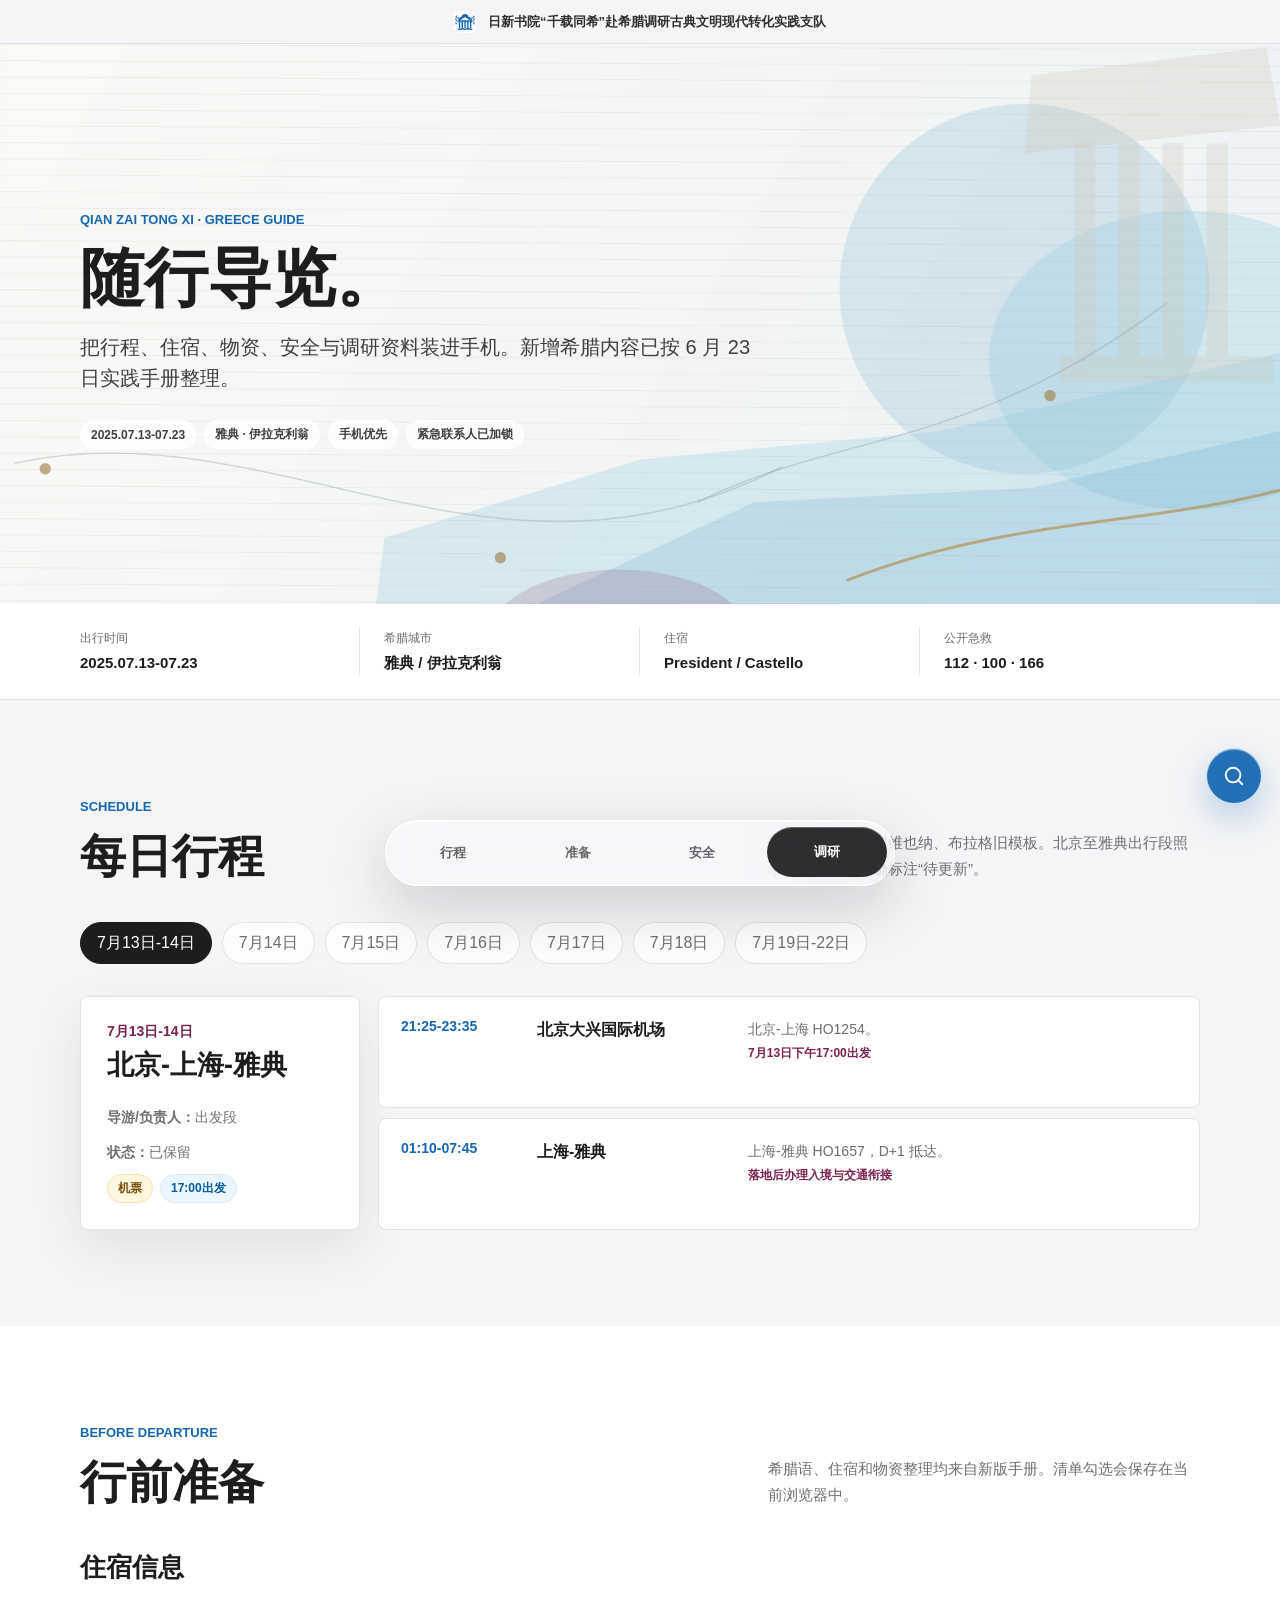
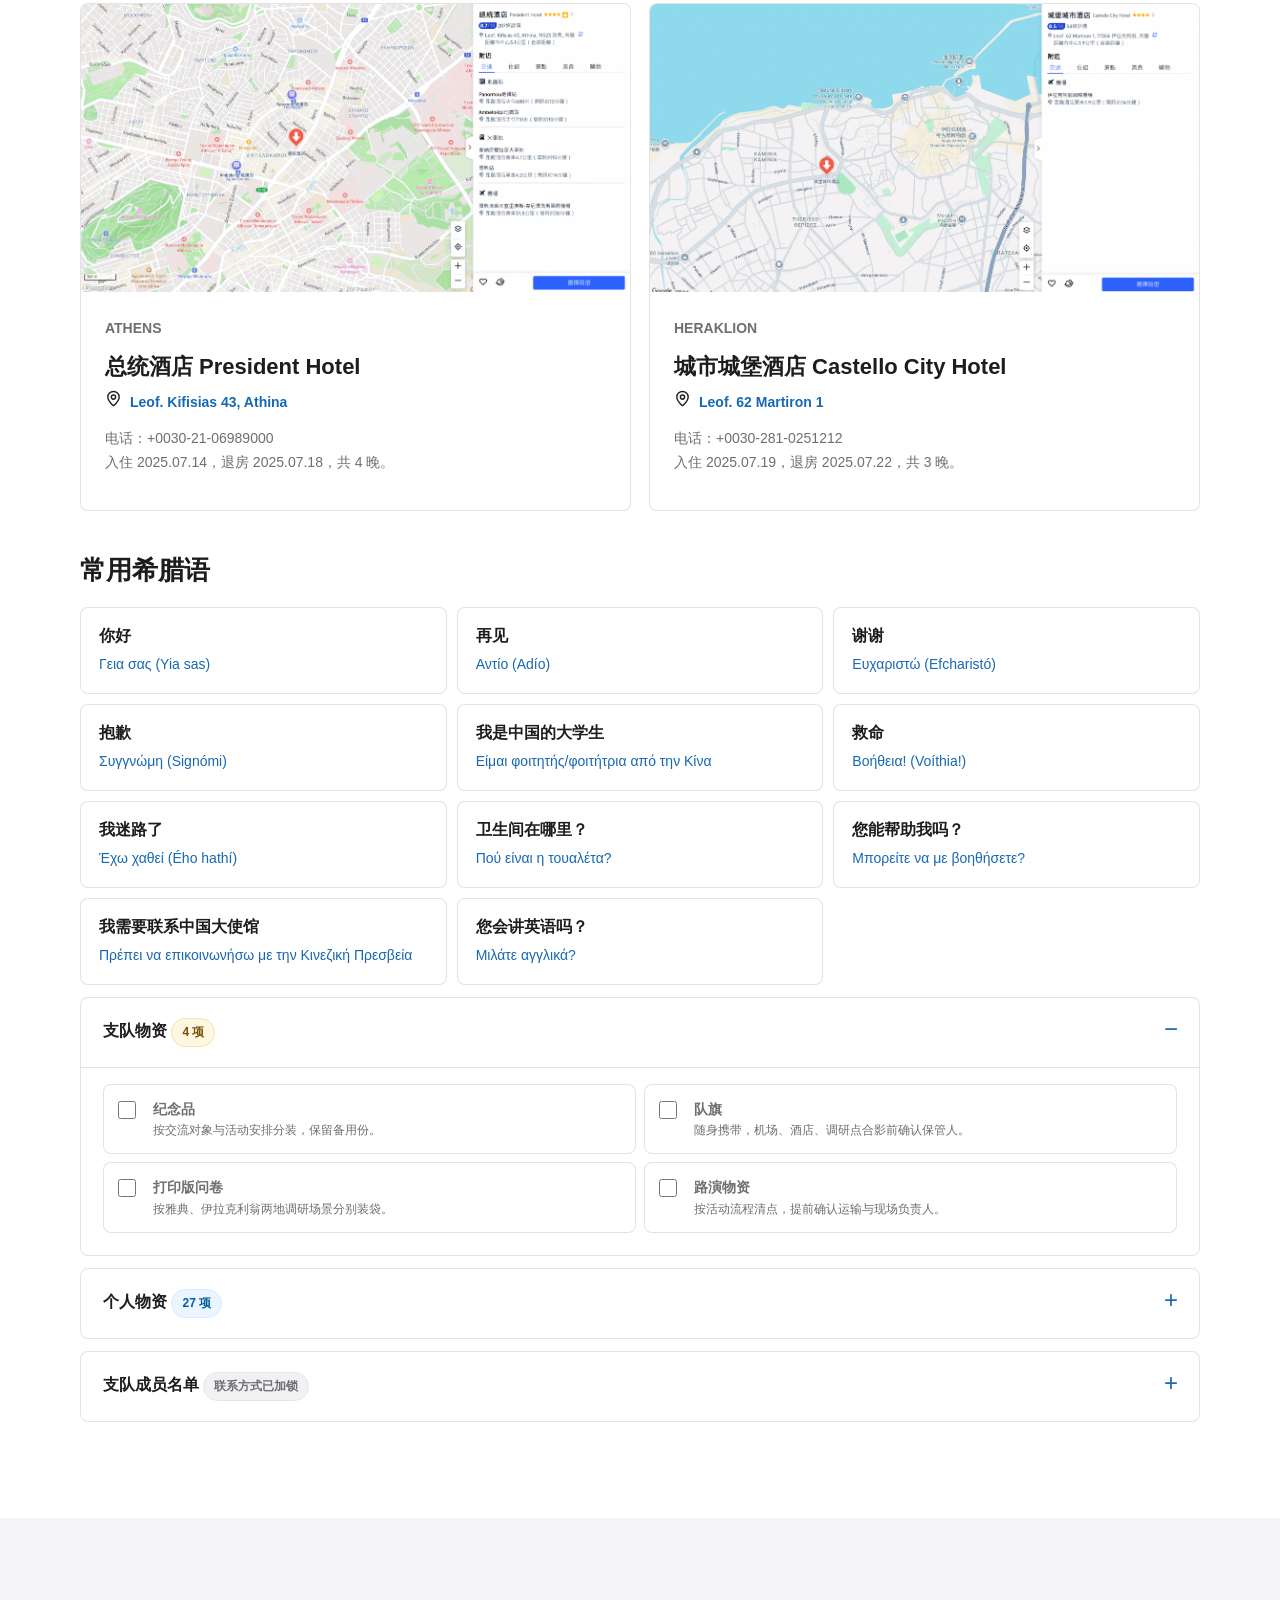
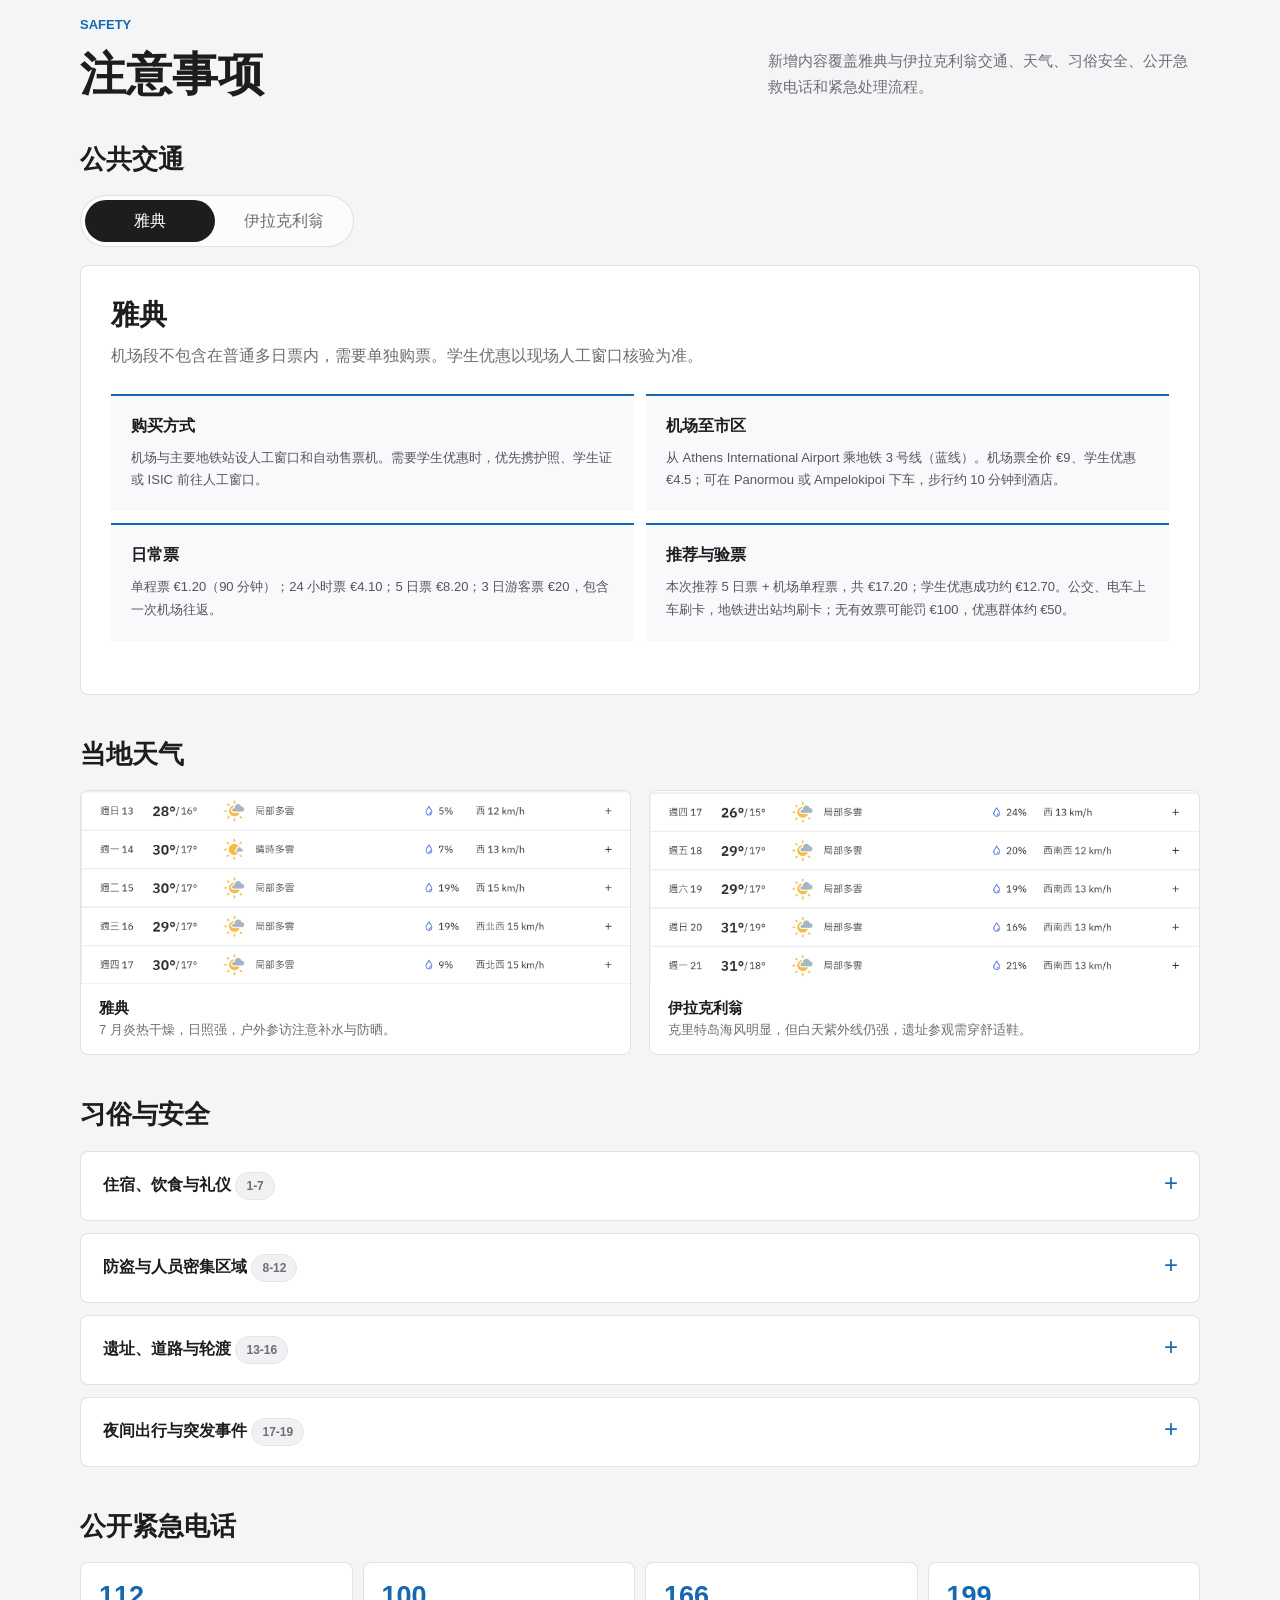
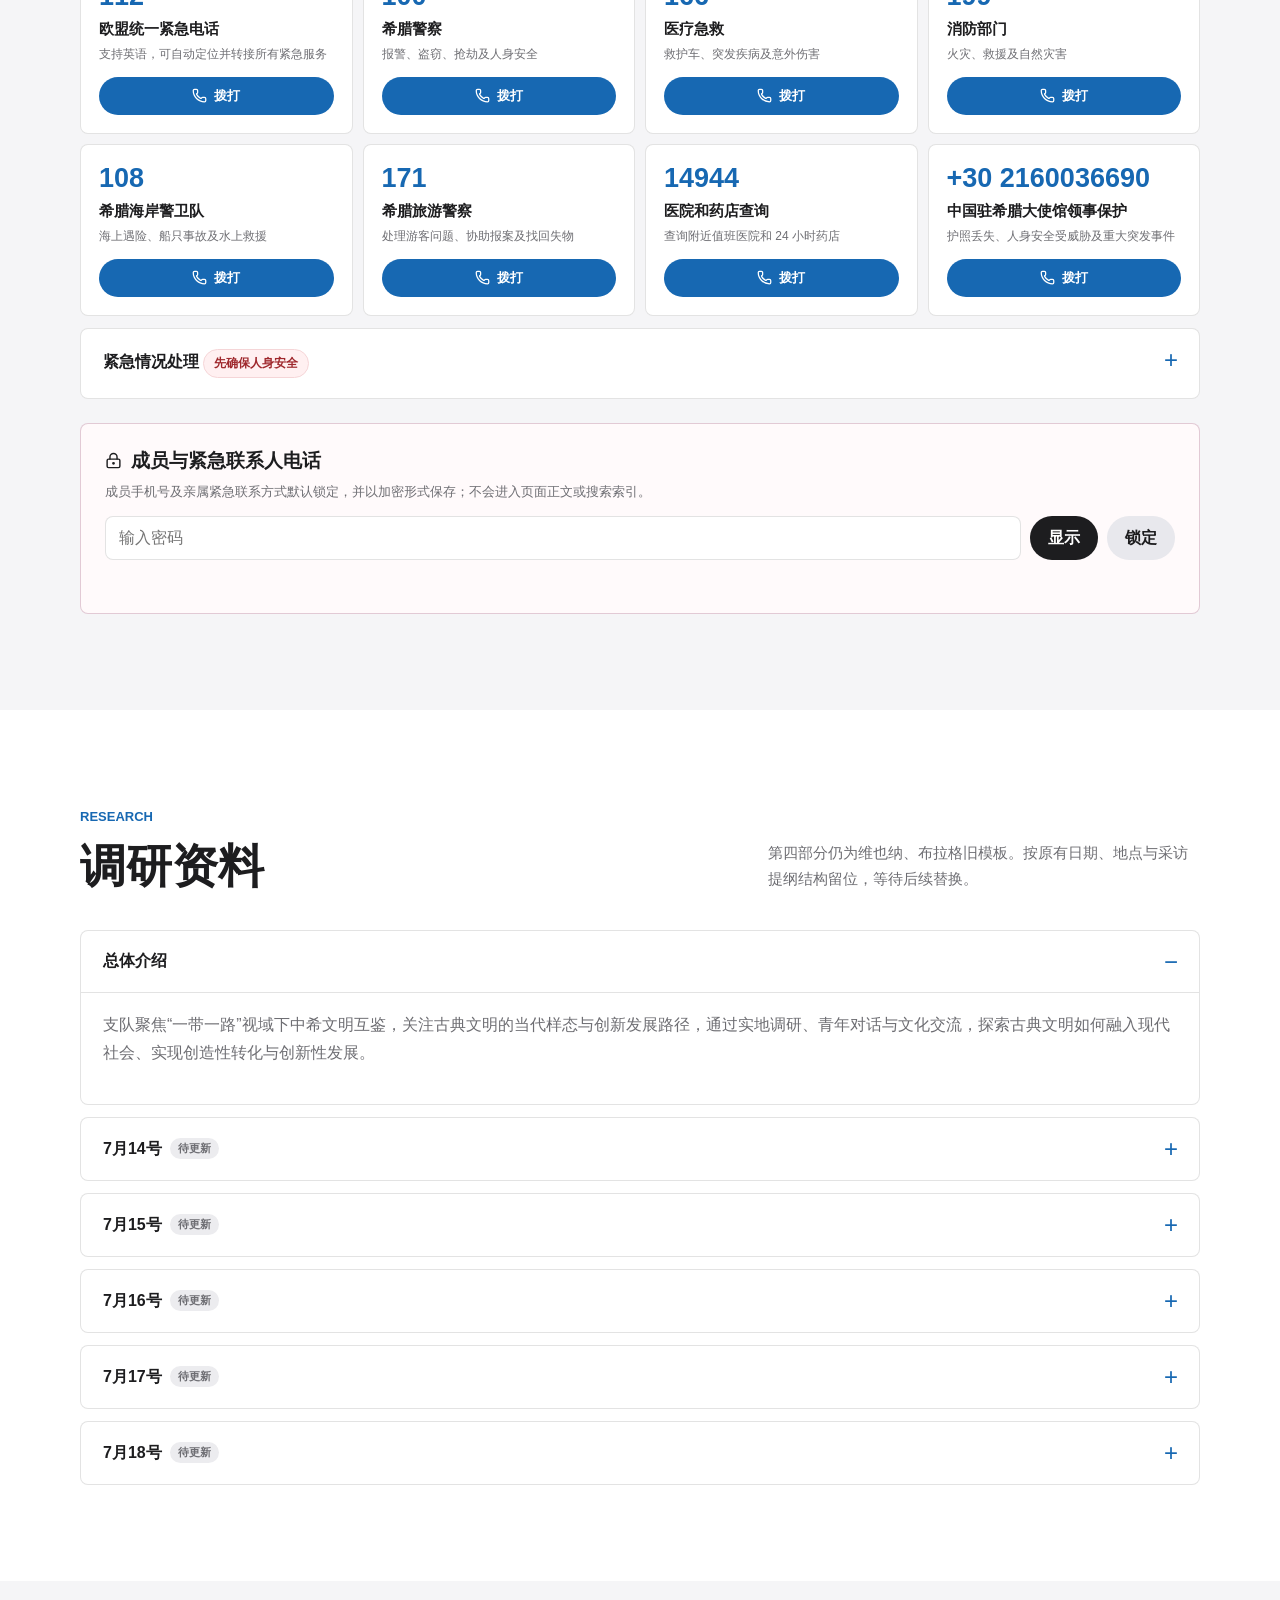
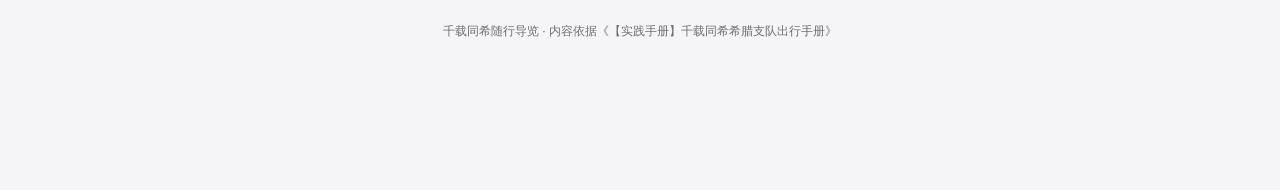
==== commit 91610eb9: "Update guide with new Greece handbook content" ====
--- a/github-upload-full/index.html
+++ b/github-upload-full/index.html
@@ -1,1350 +1 @@
-<!doctype html>
-<html lang="zh-CN">
-  <head>
-    <meta charset="utf-8" />
-    <meta name="viewport" content="width=device-width, initial-scale=1" />
-    <title>千载同希随行导览</title>
-    <style>
-      :root {
-        color-scheme: light;
-        --ink: #20242b;
-        --ink-strong: #121722;
-        --muted: #68717b;
-        --line: #dde3e7;
-        --paper: #fbfaf6;
-        --panel: #ffffff;
-        --panel-glass: rgba(255,255,255,.78);
-        --panel-soft: #f3f7f8;
-        --tsinghua: #7b2350;
-        --tsinghua-dark: #56183a;
-        --aegean: #197da4;
-        --aegean-dark: #115774;
-        --bronze: #a76f2b;
-        --lime: #ede8da;
-        --danger: #b42318;
-        --shadow: 0 18px 50px rgba(32, 36, 43, 0.12);
-        --shadow-soft: 0 12px 32px rgba(32, 36, 43, 0.08);
-        --ease: cubic-bezier(.2, .8, .2, 1);
-      }
-
-      * { box-sizing: border-box; }
-      html { scroll-behavior: smooth; }
-      body {
-        margin: 0;
-        color: var(--ink);
-        background: #f5f5f7;
-        font-family: "Inter", "Noto Sans SC", "Microsoft YaHei", system-ui, -apple-system, BlinkMacSystemFont, "Segoe UI", sans-serif;
-      }
-
-      button, input { font: inherit; }
-      button, a, input, summary { touch-action: manipulation; }
-      :focus-visible {
-        outline: 3px solid rgba(25,125,164,.38);
-        outline-offset: 3px;
-      }
-      img { max-width: 100%; display: block; }
-      a { color: inherit; }
-
-      .skip-link {
-        position: fixed;
-        left: 16px;
-        top: 12px;
-        z-index: 100;
-        padding: 10px 14px;
-        border-radius: 8px;
-        color: #fff;
-        background: var(--ink-strong);
-        transform: translateY(-150%);
-        transition: transform 180ms ease;
-      }
-      .skip-link:focus { transform: translateY(0); }
-
-      .shell {
-        width: min(1280px, calc(100% - 28px));
-        margin: 0 auto;
-        padding: 0 0 96px;
-      }
-
-      .global-nav {
-        position: sticky;
-        top: 0;
-        z-index: 40;
-        height: 44px;
-        display: flex;
-        align-items: center;
-        justify-content: center;
-        background: rgba(245,245,247,.82);
-        border-bottom: 1px solid rgba(0,0,0,.05);
-        backdrop-filter: saturate(180%) blur(20px);
-      }
-
-      .global-nav-inner {
-        width: min(1024px, calc(100% - 24px));
-        display: grid;
-        grid-template-columns: auto 1fr auto;
-        align-items: center;
-        gap: 22px;
-      }
-
-      .brand-dot {
-        width: 18px;
-        height: 18px;
-        border-radius: 50%;
-        background: linear-gradient(135deg, var(--tsinghua), var(--aegean));
-        box-shadow: inset 0 0 0 4px rgba(255,255,255,.6);
-      }
-
-      .global-nav-links {
-        display: flex;
-        justify-content: center;
-        gap: clamp(16px, 3vw, 36px);
-      }
-      .global-nav a {
-        color: rgba(0,0,0,.72);
-        text-decoration: none;
-        font-size: .78rem;
-        font-weight: 700;
-        transition: color 160ms ease;
-      }
-      .global-nav a:hover { color: #000; }
-
-      .nav-utility {
-        color: rgba(0,0,0,.68);
-        font-size: .78rem;
-        font-weight: 800;
-        white-space: nowrap;
-      }
-
-      .promo-ribbon {
-        min-height: 52px;
-        display: grid;
-        place-items: center;
-        padding: 10px 18px;
-        color: #1d1d1f;
-        background: #fff;
-        text-align: center;
-        font-size: .9rem;
-        line-height: 1.45;
-      }
-      .promo-ribbon a { color: #06c; text-decoration: none; font-weight: 800; }
-
-      .store-intro {
-        position: relative;
-        display: grid;
-        grid-template-columns: minmax(0, 1fr) minmax(260px, 360px);
-        gap: 28px;
-        align-items: end;
-        min-height: clamp(540px, 68vw, 720px);
-        margin-top: 22px;
-        padding: clamp(58px, 9vw, 104px) clamp(20px, 5vw, 58px) 46px;
-        overflow: hidden;
-        border-radius: 34px;
-        background: #f8f8fa url("assets/visuals/hero-light-bg.png") center / cover no-repeat;
-      }
-      .store-intro::after {
-        content: "";
-        position: absolute;
-        inset: 0;
-        background: linear-gradient(90deg, rgba(245,245,247,.82), rgba(245,245,247,.36) 58%, rgba(245,245,247,.08));
-        pointer-events: none;
-      }
-      .store-intro > * { position: relative; z-index: 1; }
-
-      .store-intro h1 {
-        max-width: 850px;
-        margin: 0;
-        color: #1d1d1f;
-        font-size: clamp(3rem, 8.8vw, 5.9rem);
-        line-height: .95;
-        letter-spacing: -0.035em;
-        font-weight: 900;
-      }
-      .store-intro h1 span {
-        display: block;
-        color: #6e6e73;
-        max-width: 980px;
-        margin-top: 8px;
-        font-size: .72em;
-        line-height: 1.06;
-        letter-spacing: -0.028em;
-      }
-
-      .store-helper {
-        padding: 20px;
-        border-radius: 28px;
-        background: rgba(255,255,255,.72);
-        backdrop-filter: blur(18px);
-        color: #1d1d1f;
-        font-weight: 900;
-        font-size: 1.08rem;
-        line-height: 1.45;
-      }
-      .store-helper p { margin-bottom: 12px; }
-      .store-helper a {
-        display: block;
-        margin-top: 7px;
-        color: #06c;
-        text-decoration: none;
-        font-size: .92rem;
-        font-weight: 800;
-      }
-      .link-button {
-        display: block;
-        margin-top: 7px;
-        padding: 0;
-        border: 0;
-        color: #06c;
-        background: transparent;
-        text-align: left;
-        font-size: .92rem;
-        font-weight: 800;
-        cursor: pointer;
-      }
-
-      .category-rail {
-        display: grid;
-        grid-auto-flow: column;
-        grid-auto-columns: minmax(112px, 1fr);
-        gap: 18px;
-        overflow-x: auto;
-        padding: 30px 0 52px;
-        scrollbar-width: thin;
-      }
-
-      .category-pill {
-        display: grid;
-        justify-items: center;
-        gap: 10px;
-        color: #1d1d1f;
-        text-decoration: none;
-        font-weight: 900;
-        white-space: nowrap;
-        border: 0;
-        background: transparent;
-        cursor: pointer;
-      }
-
-      .category-art {
-        width: 92px;
-        height: 70px;
-        display: grid;
-        place-items: center;
-      }
-      .category-art img {
-        width: 92px;
-        height: 62px;
-        object-fit: cover;
-        border-radius: 16px;
-        box-shadow: 0 12px 30px rgba(0,0,0,.12);
-      }
-      .category-symbol {
-        width: 72px;
-        height: 58px;
-        border-radius: 20px;
-        background: linear-gradient(135deg, #fff, #e9ecef);
-        box-shadow: 0 12px 30px rgba(0,0,0,.12), inset 0 0 0 1px rgba(0,0,0,.06);
-        position: relative;
-      }
-      .category-symbol::after {
-        content: "";
-        position: absolute;
-        inset: 16px;
-        border-radius: 999px;
-        background: linear-gradient(135deg, var(--tsinghua), var(--aegean));
-      }
-
-      .hero {
-        position: relative;
-        min-height: 420px;
-        overflow: hidden;
-        border-radius: 28px;
-        color: #fff;
-        background: #123849 url("assets/hero.png") center / cover no-repeat;
-        box-shadow: 0 18px 44px rgba(0,0,0,.08);
-        isolation: isolate;
-      }
-
-      .hero::after {
-        content: "";
-        position: absolute;
-        inset: 0;
-        background:
-          linear-gradient(90deg, rgba(18,17,22,.84), rgba(31,34,39,.38) 56%, rgba(31,34,39,.06)),
-          linear-gradient(180deg, rgba(0,0,0,.08), rgba(0,0,0,.3));
-      }
-
-      .hero-inner {
-        position: relative;
-        z-index: 1;
-        min-height: 420px;
-        display: flex;
-        flex-direction: column;
-        justify-content: space-between;
-        padding: clamp(24px, 5vw, 56px);
-      }
-
-      .eyebrow {
-        margin: 0 0 10px;
-        color: #f2c36d;
-        font-size: .78rem;
-        font-weight: 800;
-        letter-spacing: 0;
-        text-transform: uppercase;
-      }
-
-      h1, h2, h3, h4, p { margin-top: 0; }
-      h1 {
-        max-width: 780px;
-        margin-bottom: 16px;
-        font-size: clamp(2.45rem, 8vw, 5.8rem);
-        line-height: 1.02;
-        letter-spacing: 0;
-      }
-      h2 { margin-bottom: 14px; font-size: clamp(1.65rem, 4vw, 2.35rem); line-height: 1.12; }
-      h3 { margin-bottom: 8px; font-size: 1.15rem; line-height: 1.25; }
-      h4 { margin-bottom: 8px; font-size: .98rem; }
-
-      .hero-copy {
-        max-width: 620px;
-        margin-bottom: 0;
-        color: rgba(255,255,255,.88);
-        font-size: 1.08rem;
-        line-height: 1.8;
-      }
-
-      .hero-meta {
-        display: flex;
-        flex-wrap: wrap;
-        gap: 9px;
-        margin: 18px 0 0;
-      }
-      .hero-meta span {
-        display: inline-flex;
-        align-items: center;
-        min-height: 34px;
-        padding: 6px 10px;
-        border-radius: 999px;
-        border: 1px solid rgba(255,255,255,.26);
-        color: rgba(255,255,255,.9);
-        background: rgba(255,255,255,.12);
-        backdrop-filter: blur(10px);
-        font-size: .88rem;
-        font-weight: 800;
-      }
-
-      .quick-grid {
-        display: grid;
-        grid-template-columns: repeat(4, minmax(0, 1fr));
-        gap: 10px;
-        margin-top: 34px;
-      }
-
-      .quick-grid a,
-      .nav a,
-      .tab-button,
-      .action-button,
-      .ghost-button {
-        min-height: 44px;
-        display: inline-flex;
-        align-items: center;
-        justify-content: center;
-        gap: 8px;
-        border: 0;
-        border-radius: 8px;
-        text-decoration: none;
-        font-weight: 800;
-        cursor: pointer;
-      }
-
-      .quick-grid a {
-        justify-content: flex-start;
-        padding: 12px 14px;
-        color: #fff;
-        background: rgba(255,255,255,.15);
-        border: 1px solid rgba(255,255,255,.22);
-        backdrop-filter: blur(8px);
-        transition: transform 220ms var(--ease), background 220ms ease, border-color 220ms ease;
-      }
-
-      .quick-grid a:hover {
-        transform: translateY(-3px);
-        background: rgba(255,255,255,.22);
-        border-color: rgba(255,255,255,.42);
-      }
-
-      .status-strip {
-        display: grid;
-        grid-template-columns: repeat(4, minmax(0, 1fr));
-        gap: 12px;
-        margin: 18px 0 34px;
-      }
-
-      .metric {
-        min-width: 0;
-        min-height: 124px;
-        padding: 22px;
-        border: 0;
-        border-radius: 24px;
-        background: #fff;
-        box-shadow: none;
-        backdrop-filter: none;
-        transition: transform 240ms var(--ease), box-shadow 240ms ease;
-      }
-      .metric:hover { transform: translateY(-4px); box-shadow: 0 18px 34px rgba(0,0,0,.08); }
-      .metric strong { display: block; margin-top: 10px; font-size: 1.35rem; letter-spacing: -0.02em; }
-      .metric span { color: var(--muted); font-size: .86rem; }
-
-      .section {
-        margin-top: 24px;
-        padding: clamp(18px, 4vw, 34px);
-        border: 0;
-        border-radius: 28px;
-        background: #fff;
-        box-shadow: none;
-        backdrop-filter: none;
-        opacity: 1;
-        transform: translateY(0);
-        transition: opacity 640ms var(--ease), transform 640ms var(--ease), box-shadow 240ms ease;
-      }
-      .section.reveal-ready { opacity: 1; transform: translateY(0); }
-      .section.reveal-ready.is-visible { animation: section-enter 520ms var(--ease) both; }
-      .section.is-visible { opacity: 1; transform: translateY(0); }
-      .section:hover { box-shadow: 0 18px 40px rgba(0,0,0,.06); }
-
-      @keyframes section-enter {
-        from { opacity: .78; transform: translateY(14px); }
-        to { opacity: 1; transform: translateY(0); }
-      }
-
-      .section-head {
-        display: flex;
-        align-items: flex-start;
-        justify-content: space-between;
-        gap: 18px;
-        margin-bottom: 18px;
-      }
-      .section-head p { max-width: 700px; color: var(--muted); line-height: 1.75; margin-bottom: 0; }
-      .section-head h2 {
-        color: var(--ink-strong);
-        text-wrap: balance;
-      }
-
-      .tabs {
-        display: flex;
-        gap: 8px;
-        overflow-x: auto;
-        padding: 2px 0 12px;
-        scrollbar-width: thin;
-      }
-      .tab-button {
-        flex: 0 0 auto;
-        min-width: 92px;
-        padding: 0 14px;
-        color: var(--aegean-dark);
-        background: #e8f4f7;
-        transition: transform 180ms var(--ease), background 180ms ease, color 180ms ease;
-      }
-      .tab-button.is-active {
-        color: #fff;
-        background: var(--tsinghua);
-      }
-      .tab-button:active { transform: scale(.97); }
-
-      .day-layout {
-        display: grid;
-        grid-template-columns: minmax(0, .85fr) minmax(0, 1.15fr);
-        gap: 16px;
-      }
-
-      .day-card,
-      .info-card,
-      details,
-      .contact-card {
-        min-width: 0;
-        border: 0;
-        border-radius: 24px;
-        background: var(--panel);
-      }
-
-      .day-card {
-        position: sticky;
-        top: 16px;
-        align-self: start;
-        padding: 18px;
-        background:
-          linear-gradient(180deg, #fdfdfd, #f5f5f7);
-      }
-      .day-card .date { color: var(--tsinghua); font-weight: 900; font-size: 1.45rem; }
-      .day-card .city { margin: 4px 0 14px; color: var(--muted); }
-
-      .tags { display: flex; flex-wrap: wrap; gap: 7px; }
-      .tag {
-        display: inline-flex;
-        align-items: center;
-        min-height: 26px;
-        padding: 4px 8px;
-        border-radius: 999px;
-        color: var(--tsinghua-dark);
-        background: #f7e9ef;
-        font-size: .78rem;
-        font-weight: 800;
-      }
-      .tag.blue { color: var(--aegean-dark); background: #e5f2f6; }
-      .tag.gold { color: #765019; background: #fbefd8; }
-      .tag.red { color: var(--danger); background: #fff0ee; }
-      .tag.muted { color: #59636d; background: #edf1f2; }
-
-      .timeline { display: grid; gap: 10px; }
-      .event {
-        display: grid;
-        grid-template-columns: 94px minmax(0, 1fr);
-        gap: 12px;
-        padding: 14px;
-        border: 0;
-        border-radius: 22px;
-        background: #f5f5f7;
-        transition: transform 220ms ease, border-color 220ms ease, box-shadow 220ms ease;
-      }
-      .event:hover { transform: translateY(-3px); box-shadow: 0 14px 28px rgba(0,0,0,.07); }
-      .event time { color: var(--aegean-dark); font-weight: 900; }
-      .event p { margin-bottom: 7px; color: var(--muted); line-height: 1.65; }
-      .place { color: var(--ink); font-weight: 800; }
-
-      .grid-2, .grid-3 {
-        display: grid;
-        gap: 12px;
-      }
-      .grid-2 { grid-template-columns: repeat(2, minmax(0, 1fr)); }
-      .grid-3 { grid-template-columns: repeat(3, minmax(0, 1fr)); }
-      .info-card { padding: 20px; background: #f5f5f7; }
-      .info-card { transition: transform 220ms ease, box-shadow 220ms ease, border-color 220ms ease; }
-      .info-card:hover { transform: translateY(-4px); box-shadow: 0 18px 34px rgba(0,0,0,.07); }
-      .info-card p, .info-card li { color: var(--muted); line-height: 1.7; }
-      .info-card ul { margin: 0; padding-left: 1.1em; }
-
-      .visual-strip {
-        display: grid;
-        grid-template-columns: minmax(0, 1.05fr) minmax(0, .95fr);
-        gap: 14px;
-        align-items: stretch;
-        margin-bottom: 16px;
-      }
-
-      .visual-card {
-        position: relative;
-        min-height: 220px;
-        overflow: hidden;
-        border-radius: 28px;
-        border: 0;
-        background: #123849;
-        box-shadow: 0 18px 38px rgba(0,0,0,.08);
-        transform: translateZ(0);
-      }
-      .visual-card img { width: 100%; height: 100%; min-height: 220px; object-fit: cover; }
-      .visual-card::after {
-        content: "";
-        position: absolute;
-        inset: 0;
-        background: linear-gradient(90deg, rgba(20,22,27,.55), rgba(20,22,27,.04));
-      }
-      .visual-caption {
-        position: absolute;
-        z-index: 1;
-        left: 18px;
-        bottom: 16px;
-        max-width: 72%;
-        color: #fff;
-      }
-      .visual-caption strong { display: block; margin-bottom: 6px; font-size: 1.18rem; }
-      .visual-caption span { color: rgba(255,255,255,.82); line-height: 1.55; }
-
-      .check-list {
-        display: grid;
-        grid-template-columns: repeat(2, minmax(0, 1fr));
-        gap: 9px;
-      }
-      .check-item {
-        display: flex;
-        gap: 9px;
-        align-items: flex-start;
-        padding: 12px;
-        border: 0;
-        border-radius: 18px;
-        background: #fff;
-        line-height: 1.55;
-        transition: transform 180ms var(--ease), border-color 180ms ease, background 180ms ease;
-      }
-      .check-item:has(input:checked) {
-        border-color: rgba(25,125,164,.38);
-        background: #f0f8fa;
-      }
-      .check-item:active { transform: scale(.99); }
-      .check-item input { margin-top: 4px; accent-color: var(--tsinghua); }
-      .check-item small { display: block; color: var(--muted); }
-
-      .phrase-grid {
-        display: grid;
-        grid-template-columns: repeat(2, minmax(0, 1fr));
-        gap: 10px;
-      }
-      .phrase {
-        padding: 14px;
-        border-radius: 18px;
-        background: #fff;
-        border: 0;
-        transition: transform 180ms var(--ease), background 180ms ease;
-      }
-      .phrase:hover { transform: translateY(-2px); background: #eef8fa; }
-      .phrase strong { display: block; margin-bottom: 5px; }
-      .phrase span { color: var(--aegean-dark); line-height: 1.6; }
-
-      .table-wrap {
-        overflow-x: auto;
-        border: 0;
-        border-radius: 22px;
-        background: #fff;
-        position: relative;
-      }
-      .table-wrap::after {
-        content: "横向滑动查看更多";
-        position: sticky;
-        left: 100%;
-        bottom: 0;
-        display: block;
-        width: max-content;
-        margin-left: auto;
-        padding: 6px 10px;
-        color: var(--muted);
-        background: rgba(255,255,255,.86);
-        font-size: .76rem;
-      }
-      table { width: 100%; border-collapse: collapse; min-width: 720px; }
-      th, td { padding: 12px; border-bottom: 1px solid var(--line); text-align: left; vertical-align: top; line-height: 1.55; }
-      th { color: var(--tsinghua-dark); background: #f8eef3; white-space: nowrap; }
-
-      details {
-        margin-top: 12px;
-        overflow: hidden;
-        background: #f5f5f7;
-      }
-      summary {
-        min-height: 54px;
-        display: flex;
-        align-items: center;
-        justify-content: space-between;
-        gap: 12px;
-        padding: 12px 15px;
-        cursor: pointer;
-        font-weight: 900;
-        color: var(--ink);
-        transition: background 180ms ease;
-      }
-      summary:hover { background: rgba(25,125,164,.05); }
-      details[open] summary { border-bottom: 1px solid rgba(0,0,0,.06); }
-      .details-body { padding: 15px; color: var(--muted); line-height: 1.75; }
-      .details-body p:last-child { margin-bottom: 0; }
-
-      .media-grid {
-        display: grid;
-        grid-template-columns: repeat(3, minmax(0, 1fr));
-        gap: 10px;
-      }
-      .manual-image {
-        overflow: hidden;
-        border: 0;
-        border-radius: 22px;
-        background: #fff;
-      }
-      .manual-image img { width: 100%; aspect-ratio: 4 / 3; object-fit: cover; }
-      .manual-image figcaption { padding: 9px 10px; color: var(--muted); font-size: .82rem; line-height: 1.45; }
-
-      .search-box {
-        display: grid;
-        grid-template-columns: minmax(0, 1fr) auto;
-        gap: 10px;
-      }
-      .search-box input,
-      .password-row input {
-        width: 100%;
-        min-height: 46px;
-        border: 0;
-        border-radius: 22px;
-        padding: 0 14px;
-        color: var(--ink);
-        background: #fff;
-      }
-      .action-button {
-        padding: 0 16px;
-        color: #fff;
-        background: linear-gradient(135deg, var(--tsinghua), var(--aegean-dark));
-        box-shadow: 0 10px 24px rgba(123,35,80,.2);
-        transition: transform 180ms var(--ease), box-shadow 180ms ease;
-      }
-      .action-button:active { transform: scale(.98); box-shadow: 0 4px 12px rgba(123,35,80,.16); }
-      .ghost-button {
-        padding: 0 14px;
-        color: var(--tsinghua);
-        background: #f7e9ef;
-        transition: transform 180ms var(--ease), background 180ms ease;
-      }
-      .ghost-button:active { transform: scale(.98); }
-      .result-list { display: grid; gap: 10px; margin-top: 14px; }
-
-      .locked-box {
-        padding: 22px;
-        border: 0;
-        border-radius: 28px;
-        background: linear-gradient(180deg, #fff, #fff7f5);
-      }
-      .password-row {
-        display: grid;
-        grid-template-columns: minmax(0, 1fr) auto auto;
-        gap: 8px;
-        margin-top: 10px;
-      }
-      .error { color: var(--danger); font-weight: 800; }
-      .status-ok { color: var(--aegean-dark); font-weight: 900; }
-
-      .nav {
-        position: fixed;
-        left: 50%;
-        bottom: 14px;
-        z-index: 20;
-        width: min(520px, calc(100% - 116px));
-        transform: translateX(-50%);
-        display: grid;
-        grid-template-columns: repeat(4, minmax(0, 1fr));
-        gap: 6px;
-        padding: 10px;
-        border: 1px solid rgba(255,255,255,.56);
-        border-radius: 32px;
-        background: rgba(255,255,255,.92);
-        box-shadow: 0 18px 54px rgba(0,0,0,.14);
-        backdrop-filter: blur(22px) saturate(180%);
-      }
-      .nav a { min-height: 50px; color: var(--muted); font-size: .86rem; border-radius: 24px; }
-      .nav a { transition: color 180ms ease, background 180ms ease, transform 180ms ease; }
-      .nav a.is-active { color: #fff; background: var(--aegean); transform: translateY(-2px); }
-
-      .search-fab {
-        position: fixed;
-        right: max(18px, env(safe-area-inset-right));
-        bottom: calc(18px + env(safe-area-inset-bottom));
-        z-index: 45;
-        width: 64px;
-        height: 64px;
-        display: grid;
-        place-items: center;
-        border: 0;
-        border-radius: 50%;
-        color: #fff;
-        background: linear-gradient(135deg, #1d1d1f, var(--aegean));
-        box-shadow: 0 18px 42px rgba(0,0,0,.22);
-        cursor: pointer;
-        transition: transform 180ms var(--ease), box-shadow 180ms ease;
-      }
-      .search-fab:hover { transform: translateY(-3px) scale(1.02); box-shadow: 0 24px 54px rgba(0,0,0,.24); }
-      .search-fab:active { transform: scale(.96); }
-      .search-fab svg { width: 25px; height: 25px; stroke-width: 2.4; }
-
-      .search-panel {
-        position: fixed;
-        inset: auto max(18px, env(safe-area-inset-right)) calc(94px + env(safe-area-inset-bottom)) auto;
-        z-index: 44;
-        width: min(420px, calc(100% - 36px));
-        max-height: min(620px, calc(100dvh - 130px));
-        overflow: auto;
-        padding: 18px;
-        border-radius: 28px;
-        background: rgba(255,255,255,.94);
-        box-shadow: 0 30px 80px rgba(0,0,0,.24);
-        backdrop-filter: blur(26px) saturate(180%);
-        transform-origin: bottom right;
-        transform: translateY(12px) scale(.96);
-        opacity: 0;
-        pointer-events: none;
-        transition: opacity 180ms ease, transform 220ms var(--ease);
-      }
-      .search-panel.is-open {
-        opacity: 1;
-        transform: translateY(0) scale(1);
-        pointer-events: auto;
-      }
-      .search-panel-head {
-        display: flex;
-        align-items: center;
-        justify-content: space-between;
-        gap: 14px;
-        margin-bottom: 12px;
-      }
-      .search-panel-head h2 { margin: 0; font-size: 1.35rem; }
-      .close-search {
-        width: 42px;
-        height: 42px;
-        display: grid;
-        place-items: center;
-        border: 0;
-        border-radius: 50%;
-        background: #f5f5f7;
-        color: #1d1d1f;
-        cursor: pointer;
-      }
-
-      @media (prefers-reduced-motion: reduce) {
-        html { scroll-behavior: auto; }
-        *, *::before, *::after { transition: none !important; animation: none !important; }
-        .section, .section.reveal-ready { opacity: 1; transform: none; }
-      }
-
-      @media (max-width: 860px) {
-        .hero, .hero-inner { min-height: 560px; }
-        .quick-grid, .status-strip, .day-layout, .grid-2, .grid-3, .phrase-grid, .media-grid, .visual-strip { grid-template-columns: 1fr; }
-        .check-list { grid-template-columns: 1fr; }
-        .event { grid-template-columns: 76px minmax(0, 1fr); }
-        .section-head { display: block; }
-        .password-row, .search-box { grid-template-columns: 1fr; }
-        .global-nav-inner { grid-template-columns: auto 1fr; gap: 14px; }
-        .global-nav-links { justify-content: space-between; gap: 8px; }
-        .nav-utility { display: none; }
-        .store-intro { grid-template-columns: 1fr; align-items: start; padding-top: 46px; }
-        .store-helper { padding-bottom: 0; }
-      }
-
-      @media (max-width: 430px) {
-        .shell { width: min(100% - 18px, 1160px); padding-top: 9px; }
-        .hero-inner { padding: 22px; }
-        .section { padding: 16px; }
-        .event { grid-template-columns: 1fr; }
-        .nav a { font-size: .78rem; padding: 0 4px; }
-      }
-    </style>
-  </head>
-  <body>
-    <a class="skip-link" href="#schedule">跳到主要内容</a>
-    <header class="global-nav" aria-label="页面导航">
-      <div class="global-nav-inner">
-        <a href="#top" class="brand-dot" aria-label="千载同希首页"></a>
-        <nav class="global-nav-links" aria-label="主导航">
-          <a href="#schedule">行程</a>
-          <a href="#prepare">准备</a>
-          <a href="#safety">安全</a>
-          <a href="#research">调研</a>
-        </nav>
-        <span class="nav-utility">qztx guide</span>
-      </div>
-    </header>
-    <div class="promo-ribbon">
-      线上手册已整理行程、住宿、物资、安全和调研资料。成员紧急联系人需密码查看。
-      <a href="#safety"> 前往安全信息</a>
-    </div>
-    <main class="shell">
-      <section class="store-intro" id="top">
-        <div>
-          <h1>随行导览。<span>出发、调研、安全，都清清楚楚。</span></h1>
-        </div>
-        <aside class="store-helper" aria-label="导览帮助">
-          <p>需要快速定位信息？从下方入口开始。</p>
-          <button class="link-button" id="helperSearch" type="button">打开手册搜索</button>
-          <a href="#prepare">查看行前清单</a>
-        </aside>
-      </section>
-
-      <nav class="category-rail" aria-label="手册入口">
-        <a class="category-pill" href="#schedule">
-          <span class="category-art"><img src="assets/visuals/route-card.png" alt="" /></span>
-          <span>行程</span>
-        </a>
-        <a class="category-pill" href="#prepare">
-          <span class="category-art"><span class="category-symbol"></span></span>
-          <span>行前准备</span>
-        </a>
-        <a class="category-pill" href="#safety">
-          <span class="category-art"><img src="assets/visuals/safety-card.png" alt="" /></span>
-          <span>安全</span>
-        </a>
-        <a class="category-pill" href="#research">
-          <span class="category-art"><img src="assets/visuals/research-card.png" alt="" /></span>
-          <span>调研</span>
-        </a>
-        <button class="category-pill" id="categorySearch" type="button">
-          <span class="category-art"><span class="category-symbol"></span></span>
-          <span>搜索</span>
-        </button>
-      </nav>
-
-      <section class="hero" aria-label="导览主视觉">
-        <div class="hero-inner">
-          <div>
-            <p class="eyebrow">Qian Zai Tong Xi Travel Guide</p>
-            <h2 style="color:#fff;font-size:clamp(2.2rem,6vw,4.6rem);line-height:1.02;margin-bottom:16px">千载同希 随行线上导览</h2>
-            <p class="hero-copy">清华大学日新书院赴希腊调研古典文明现代转化实践支队。把纸质出行手册整理成手机上能快速查行程、物资、安全和调研资料的随行界面。</p>
-            <div class="hero-meta" aria-label="导览概况">
-              <span>手机优先</span>
-              <span>离线可读</span>
-              <span>安全信息置顶</span>
-              <span>GitHub Pages 友好</span>
-            </div>
-          </div>
-        </div>
-      </section>
-
-      <section class="status-strip" aria-label="概览">
-        <div class="metric"><span>出行时间</span><strong>2025.07.13-07.23</strong></div>
-        <div class="metric"><span>核心目的地</span><strong>雅典 / 伊拉克利翁</strong></div>
-        <div class="metric"><span>住宿据点</span><strong>President / Castello</strong></div>
-        <div class="metric"><span>加锁信息</span><strong>紧急联系人</strong></div>
-      </section>
-
-      <section class="section" id="schedule">
-        <div class="section-head">
-          <div>
-            <p class="eyebrow">Schedule</p>
-            <h2>每日行程</h2>
-          </div>
-          <p>原手册行程表目前仍含维也纳、布拉格旧模板内容；此处保留日期卡片和地点格式，并标记为待后续修订。北京至雅典出行段按手册保留。</p>
-        </div>
-        <div class="visual-strip">
-          <figure class="visual-card">
-            <img src="assets/visuals/route-card.png" alt="爱琴海路线与随行手册视觉图" loading="lazy" />
-            <figcaption class="visual-caption"><strong>路线与现场</strong><span>以手机随行视角组织每天的地点、时间和提醒。</span></figcaption>
-          </figure>
-          <article class="info-card">
-            <h3>当前编纂状态</h3>
-            <p>希腊住宿、物资、安全与调研总述已经整理；行程表中的维也纳、布拉格内容按你的要求先保留模板格式，后续可逐日替换。</p>
-            <div class="tags"><span class="tag gold">可直接上传 GitHub</span><span class="tag blue">图片在 assets 中</span></div>
-          </article>
-        </div>
-        <div class="tabs" id="dayTabs"></div>
-        <div class="day-layout">
-          <article class="day-card" id="dayCard"></article>
-          <div class="timeline" id="timeline"></div>
-        </div>
-      </section>
-
-      <section class="section" id="prepare">
-        <div class="section-head">
-          <div>
-            <p class="eyebrow">Before Departure</p>
-            <h2>行前准备</h2>
-          </div>
-          <p>把手册中的常用语、住宿分配、物资清单和普通通讯录整理为可查、可勾选的随身清单。</p>
-        </div>
-
-        <div class="grid-2">
-          <article class="info-card">
-            <h3>常用希腊语</h3>
-            <div class="phrase-grid" id="phrases"></div>
-          </article>
-          <article class="info-card">
-            <h3>住宿信息</h3>
-            <p><strong>雅典总统酒店 President Hotel</strong><br />Leof. Kifisias 43, Athina<br />电话：+0030-21-06989000<br />入住 2025.07.14，退房 2025.07.18，住 4 晚。</p>
-            <p><strong>伊拉克利翁城市城堡酒店 Castello City Hotel</strong><br />Leof. 62 Martiron 1<br />电话：+0030-281-0251212<br />入住 2025.07.19，退房 2025.07.22，住 3 晚。</p>
-            <div class="tags"><span class="tag blue">酒店地址</span><span class="tag gold">房间分配保留</span></div>
-          </article>
-        </div>
-
-        <details open>
-          <summary>物资与证件清单 <span class="tag gold">可勾选</span></summary>
-          <div class="details-body">
-            <div class="check-list" id="packing"></div>
-          </div>
-        </details>
-
-        <details>
-          <summary>支队成员通讯录 <span class="tag blue">普通通讯录</span></summary>
-          <div class="details-body">
-            <div class="table-wrap">
-              <table id="contactsTable">
-                <thead><tr><th>姓名</th><th>性别</th><th>简介</th><th>职务</th><th>联系方式</th></tr></thead>
-                <tbody></tbody>
-              </table>
-            </div>
-          </div>
-        </details>
-      </section>
-
-      <section class="section" id="safety">
-        <div class="section-head">
-          <div>
-            <p class="eyebrow">Safety</p>
-            <h2>注意事项</h2>
-          </div>
-          <p>交通票、住宿、安全习俗和紧急情况处理从手册整理而来。报警、救护、使馆和领保电话公开展示；成员紧急联系人信息需要密码显示。</p>
-        </div>
-
-        <div class="visual-strip">
-          <figure class="visual-card">
-            <img src="assets/visuals/safety-card.png" alt="护照、手机和急救包安全准备视觉图" loading="lazy" />
-            <figcaption class="visual-caption"><strong>安全先行</strong><span>证件、电话、药品和同行联系是随行页最优先的信息。</span></figcaption>
-          </figure>
-          <article class="info-card">
-            <h3>公开紧急电话</h3>
-            <ul>
-              <li>欧盟通用紧急电话：112</li>
-              <li>奥地利报警：133；救护车：144；火警：122</li>
-              <li>奥地利使馆：+43-17143149；领保：+43-68120192638</li>
-              <li>捷克报警：158；救护车：155；火警：150</li>
-              <li>捷克使馆：+420-233028800；领保：+420-728939951</li>
-            </ul>
-            <div class="tags"><span class="tag red">公开信息</span><span class="tag blue">可搜索</span></div>
-          </article>
-        </div>
-
-        <div class="grid-3">
-          <article class="info-card">
-            <h3>公共交通</h3>
-            <ul>
-              <li>手册当前交通段仍为维也纳、布拉格模板，先保留格式。</li>
-              <li>单程票、多日票需按当地规则打票或激活，查票严格。</li>
-              <li>纸质票建议放在手机壳背后，以备查票。</li>
-            </ul>
-            <div class="tags"><span class="tag red">交通票</span><span class="tag muted">待更新希腊内容</span></div>
-          </article>
-          <article class="info-card">
-            <h3>习俗与安全</h3>
-            <ul>
-              <li>注意保管护照、现金、相机等贵重物品，避免落单。</li>
-              <li>热门景点和公共交通上防范扒窃。</li>
-              <li>进入教堂等场所避免穿着暴露，尊重当地礼仪。</li>
-            </ul>
-            <div class="tags"><span class="tag red">安全提醒</span><span class="tag gold">护照贴身</span></div>
-          </article>
-          <article class="info-card">
-            <h3>紧急情况处理</h3>
-            <ul>
-              <li>护照丢失：先向警察局报案，再到使馆申请补发。</li>
-              <li>提前准备证件照、护照复印件及签发信息。</li>
-              <li>行李托运后保管好行李标签，便于挂失登记。</li>
-            </ul>
-            <div class="tags"><span class="tag red">证件遗失</span><span class="tag blue">行李挂失</span></div>
-          </article>
-        </div>
-
-        <div class="locked-box" style="margin-top: 12px">
-          <h3>成员紧急联系人</h3>
-          <p>这部分是成员亲属/紧急联系人信息，默认隐藏。输入密码后显示，锁定后重新隐藏；该内容不会进入页面搜索。</p>
-          <div class="password-row">
-            <label for="emergencyPassword" style="position:absolute;left:-9999px">成员紧急联系人密码</label>
-            <input id="emergencyPassword" type="password" autocomplete="off" placeholder="输入密码" aria-describedby="emergencyStatus" />
-            <button class="action-button" id="unlockEmergency" type="button">显示</button>
-            <button class="ghost-button" id="lockEmergency" type="button">锁定</button>
-          </div>
-          <p id="emergencyStatus" class="error" aria-live="polite"></p>
-          <div id="emergencyContent" hidden></div>
-        </div>
-      </section>
-
-      <section class="section" id="research">
-        <div class="section-head">
-          <div>
-            <p class="eyebrow">Research</p>
-            <h2>调研资料</h2>
-          </div>
-          <p>原手册第四部分目前大多仍是维也纳、布拉格文化参访旧模板。此处保留“总体介绍、每日资料、采访提纲”的网页格式，待后续替换为希腊正式调研内容。</p>
-        </div>
-        <div class="visual-strip">
-          <figure class="visual-card">
-            <img src="assets/visuals/research-card.png" alt="希腊文明调研笔记与古典建筑视觉图" loading="lazy" />
-            <figcaption class="visual-caption"><strong>调研资料</strong><span>为后续希腊正式调研内容预留背景、提纲与图片位置。</span></figcaption>
-          </figure>
-          <article class="info-card">
-            <h3>内容替换建议</h3>
-            <p>后续可以把每一天改为“调研对象简介、现场问题、记录负责人、相关图片”四段式，页面结构已经留好。</p>
-            <div class="tags"><span class="tag gold">背景资料</span><span class="tag blue">采访提纲</span><span class="tag muted">图片位</span></div>
-          </article>
-        </div>
-        <details open>
-          <summary>总体介绍</summary>
-          <div class="details-body">
-            <p>支队聚焦“一带一路”视域下中希文明互鉴，关注古典文明的当代样态与创新发展路径，通过实地调研、青年对话与文化交流，探索古典文明如何融入现代社会、实现创造性转化与创新性发展。</p>
-          </div>
-        </details>
-        <div id="researchList"></div>
-        <h3 style="margin-top: 18px">手册内嵌图片</h3>
-        <div class="media-grid" id="manualImages"></div>
-      </section>
-
-    </main>
-
-    <nav class="nav" aria-label="底部导航">
-      <a href="#schedule">行程</a>
-      <a href="#prepare">准备</a>
-      <a href="#safety">安全</a>
-      <a href="#research">调研</a>
-    </nav>
-
-    <aside class="search-panel" id="searchPanel" aria-label="快速检索" aria-hidden="true">
-      <div class="search-panel-head">
-        <h2>快速检索</h2>
-        <button class="close-search" id="closeSearch" type="button" aria-label="关闭搜索">×</button>
-      </div>
-      <p style="color:var(--muted);line-height:1.6;margin-bottom:12px">搜索行程、地点、物资、常用语、公开通讯录和调研资料。成员紧急联系人不会被搜索。</p>
-      <div class="search-box">
-        <input id="searchInput" type="search" placeholder="输入关键词，例如 护照、酒店、112" />
-        <button class="action-button" id="searchButton" type="button">搜索</button>
-      </div>
-      <div class="result-list" id="searchResults"></div>
-    </aside>
-
-    <button class="search-fab" id="openSearch" type="button" aria-label="打开搜索">
-      <svg viewBox="0 0 24 24" fill="none" stroke="currentColor" aria-hidden="true">
-        <circle cx="11" cy="11" r="7"></circle>
-        <path d="m16.5 16.5 4 4"></path>
-      </svg>
-    </button>
-
-    <script>
-      const PASSWORD = "qztx666";
-      const days = [
-        { date: "7月13日-14日", city: "北京-上海-雅典", guide: "出发段", status: "已保留", tags: ["机票", "17:00出发"], events: [
-          ["21:25-23:35", "北京大兴国际机场", "北京-上海 HO1254。", "7月13日下午17:00出发"],
-          ["01:10-07:45", "上海-雅典", "上海-雅典 HO1657，D+1抵达。", "落地后办理入境与交通衔接"]
-        ]},
-        { date: "7月14日", city: "旧模板：维也纳", guide: "李金沅", status: "待更新希腊内容", tags: ["旧模板", "待修订"], events: [
-          ["07:45", "Exe Vienna", "入住酒店，购买周票。", "该日程为旧模板，先保留格式"],
-          ["14:30-16:00", "智库/博物馆", "分组交流与参访。", "后续替换为希腊调研安排"]
-        ]},
-        { date: "7月15日", city: "旧模板：维也纳", guide: "宗琦玥", status: "待更新希腊内容", tags: ["座谈", "旧模板"], events: [
-          ["09:00-10:30", "中车株机欧洲研发中心", "参观实验室并座谈。", "记录：沈诗晨"],
-          ["16:30-18:00", "中兴通讯奥地利公司", "与公司团队座谈。", "问卷设计注意专业性"]
-        ]},
-        { date: "7月16日", city: "旧模板：维也纳", guide: "张佳敏", status: "待更新希腊内容", tags: ["带护照", "提前30min"], events: [
-          ["11:00-13:00", "联合国工业发展组织", "座谈并参观联合国。", "必须携带护照，提前30min安检"],
-          ["15:45-17:00", "国会大厦", "安检、讲解参观。", "必须携带护照，至少提前20min到"]
-        ]},
-        { date: "7月17日", city: "旧模板：布拉格", guide: "王一竣", status: "待更新希腊内容", tags: ["交通票", "旧模板"], events: [
-          ["10:39-14:39", "维也纳中央车站-布拉格", "乘坐火车前往布拉格。", "买1张72小时、2张24小时车票"],
-          ["17:30-18:30", "分组交流", "新华社布拉格分社记者餐叙 / S1艺术空间交流。", "后续替换"]
-        ]},
-        { date: "7月18日", city: "旧模板：布拉格", guide: "刘奕萱", status: "待更新希腊内容", tags: ["宣讲", "旧模板"], events: [
-          ["09:30-11:30", "布拉格中国商贸城", "与负责人开展座谈。", "记录：杨恩硕"],
-          ["19:00-21:30", "Café Montmartre", "与青年交流，开展宣讲。", "已预定"]
-        ]},
-        { date: "7月19日-22日", city: "旧模板：布拉格-北京", guide: "王志洋 / 蒋沛祺", status: "待更新希腊内容", tags: ["路演", "返程"], events: [
-          ["7月19日 全天", "布拉格中国商贸城", "上午路演，下午扫街拍摄和采访。", "旧模板"],
-          ["7月21日-22日", "布拉格-阿布扎比-北京", "EY156 / EY888返程。", "旧模板，后续替换"]
-        ]}
-      ];
-
-      const phrases = [
-        ["你好", "Γεια σας (Yia sas)"], ["再见", "Αντίο (Adío)"],
-        ["谢谢", "Ευχαριστώ (Efcharistó)"], ["抱歉", "Συγγνώμη (Signómi)"],
-        ["我是中国的大学生", "Είμαι φοιτητής/φοιτήτρια από την Κίνα"],
-        ["救命", "Βοήθεια! (Voíthia!)"], ["我迷路了", "Έχω χαθεί (Ého hathí)"],
-        ["卫生间在哪里？", "Πού είναι η τουαλέτα?"], ["您能帮助我吗？", "Μπορείτε να με βοηθήσετε?"],
-        ["我需要联系中国大使馆", "Πρέπει να επικοινωνήσω με την Κινεζική Πρεσβεία"],
-        ["您会讲英语吗？", "Μιλάτε αγγλικά?"]
-      ];
-
-      const packing = [
-        ["机票", "保存登机牌，打印行程单"], ["护照", "建议与钱包分开，放于贴身包裹"],
-        ["身份证", "境内往返行程可能需要"], ["Visa/Master Card", "小店铺可能只接受现金"],
-        ["现金", "希腊使用欧元 EUR，建议少量现金"], ["打印材料", "保险单、签证、护照、身份证、酒店预订单、机票预订单"],
-        ["正装/中国风衣服", "交流、宣讲、路演使用"], ["常备药品", "布洛芬、感冒灵、创可贴等按需准备"],
-        ["生活用品", "颈枕、眼罩、耳塞、毛巾、牙具、拖鞋"], ["手机绳", "防盗"],
-        ["电话卡/国际漫游", "出行前确认可用"], ["转换插头/充电宝", "充电宝必须带3C标识"],
-        ["电子设备", "手机、电脑、pad、相机、耳机等"], ["防晒防雨", "墨镜、防晒霜、帽子、雨伞、雨衣"],
-        ["纸笔", "记录访谈信息"], ["常用APP", "Google Maps、翻译、航旅纵横、汇率速查、Yelp、TheFork"]
-      ];
-
-      const contacts = [
-        ["李江静", "女", "清华大学马克思主义学院 副教授", "带队教师", "13311026925"],
-        ["张佳敏", "女", "清华大学人文学院2024级硕士生", "带队辅导员", "13999446202"],
-        ["宁静", "女", "清华大学新闻学院2025级硕士生", "带队辅导员", "17779511233"],
-        ["武泽英", "女", "清华大学日新书院2022级本科生", "支队长", "13651106737"],
-        ["王冠", "男", "清华大学日新书院2024级本科生", "支队长", "17730304981"],
-        ["王敬宜", "女", "清华大学日新书院2023级本科生", "支队员", "17326839859"],
-        ["邵舒婷", "女", "清华大学日新书院2024级本科生", "支队员", "13813867656"],
-        ["夏宇欣", "女", "清华大学日新书院2024级本科生", "支队员", "19808097632"],
-        ["陈正阳", "男", "清华大学日新书院2024级本科生", "支队员", "17817729632"],
-        ["周小乔", "女", "清华大学日新书院2025级本科生", "支队员", "13662614282"],
-        ["宫僖", "女", "清华大学日新书院2025级本科生", "支队员", "18561931032"],
-        ["饶晨浩", "男", "清华大学日新书院2025级本科生", "支队员", "13817972668"]
-      ];
-
-      const publicEmergencyPhones = [
-        "欧盟通用紧急电话：112",
-        "奥地利报警电话：133，救护车：144，火警：122",
-        "奥地利使馆电话：+43-17143149",
-        "驻奥地利使馆领保电话：+43-68120192638",
-        "捷克报警电话：158，救护车：155，火警：150",
-        "捷克使馆电话：+420-233028800",
-        "驻捷克使馆领保电话：+420-728939951"
-      ];
-
-      const emergencyContacts = [
-        ["张佳敏", "13999446202", "杨永霞", "母女", "13899364365"],
-        ["宁静", "17779511233", "宁信达", "子女", "13970537920"],
-        ["李江静", "15201436143", "徐洪业", "夫妻", "13601208124"],
-        ["武泽英", "13651106737", "孙红娟", "母女", "18310250365"],
-        ["王敬宜", "17326839859", "李伟", "母女", "18193338882"],
-        ["周小乔", "13662614282", "周建华", "父女", "15012926645"],
-        ["邵舒婷", "13813867656", "阙莉莉", "母女", "13913979090"],
-        ["夏宇欣", "19808097632", "唐小英", "母女", "13807933060"],
-        ["宫禧", "18561931032", "宫渤海", "父女", "18669731818"],
-        ["王冠", "17730304981", "王旭光", "父子", "13955396068"],
-        ["陈正阳", "17817729632", "汪霞", "母子", "13890005692"],
-        ["饶晨浩", "13817972668", "饶道介", "父子", "13524069888"]
-      ];
-
-      const research = [
-        ["7月14号", "原手册为维也纳犹太博物馆、美国学者座谈等旧模板资料。保留背景资料与采访提纲的折叠结构，待替换为希腊正式调研对象。"],
-        ["7月15号", "原手册为中车株机欧洲研发中心、中兴通讯奥地利公司资料。保留企业背景、研发/出海/文化交流问题的结构。"],
-        ["7月16号", "原手册为联合国工业发展组织、欧洲时报文化中心资料。保留背景资料与采访提纲结构。"],
-        ["7月17号", "原手册为新华社布拉格分社记者邓耀敏、捷中文化交流协会会长韩葵资料。保留访谈提纲结构。"],
-        ["7月18号", "原手册为布拉格中国商贸城、查理大学和捷克理工大学青年交流、路演对话角采访。保留 Background / Interview outline 结构。"]
-      ];
-
-      const manualImages = Array.from({ length: 10 }, (_, i) => `assets/manual/image${i + 1}.png`);
-
-      function renderDay(index = 0) {
-        const day = days[index];
-        document.querySelectorAll(".tab-button").forEach((button, i) => button.classList.toggle("is-active", i === index));
-        document.querySelector("#dayCard").innerHTML = `
-          <div class="date">${day.date}</div>
-          <div class="city">${day.city}</div>
-          <p><strong>导游/负责人：</strong>${day.guide}</p>
-          <p><strong>状态：</strong>${day.status}</p>
-          <div class="tags">${day.tags.map((tag, i) => `<span class="tag ${i % 2 ? "blue" : "gold"}">${tag}</span>`).join("")}</div>
-        `;
-        document.querySelector("#timeline").innerHTML = day.events.map(([time, place, desc, note]) => `
-          <article class="event">
-            <time>${time}</time>
-            <div>
-              <div class="place">${place}</div>
-              <p>${desc}</p>
-              <span class="tag muted">${note}</span>
-            </div>
-          </article>
-        `).join("");
-      }
-
-      function render() {
-        const tabs = document.querySelector("#dayTabs");
-        tabs.innerHTML = days.map((day, index) => `<button class="tab-button" type="button" data-index="${index}">${day.date}</button>`).join("");
-        tabs.addEventListener("click", (event) => {
-          const button = event.target.closest("button");
-          if (button) renderDay(Number(button.dataset.index));
-        });
-        renderDay(0);
-
-        document.querySelector("#phrases").innerHTML = phrases.map(([cn, el]) => `<div class="phrase"><strong>${cn}</strong><span>${el}</span></div>`).join("");
-        document.querySelector("#packing").innerHTML = packing.map(([name, note]) => `<label class="check-item"><input type="checkbox" /><span><strong>${name}</strong><small>${note}</small></span></label>`).join("");
-        document.querySelector("#contactsTable tbody").innerHTML = contacts.map(row => `<tr>${row.map(cell => `<td>${cell}</td>`).join("")}</tr>`).join("");
-        document.querySelector("#researchList").innerHTML = research.map(([title, body]) => `<details><summary>${title}<span class="tag muted">待更新</span></summary><div class="details-body"><p>${body}</p></div></details>`).join("");
-        document.querySelector("#manualImages").innerHTML = manualImages.map((src, i) => `<figure class="manual-image"><img src="${src}" alt="手册内嵌图片 ${i + 1}" loading="lazy" /><figcaption>手册内嵌图片 ${i + 1}</figcaption></figure>`).join("");
-      }
-
-      function unlockEmergency() {
-        const status = document.querySelector("#emergencyStatus");
-        const content = document.querySelector("#emergencyContent");
-        if (document.querySelector("#emergencyPassword").value !== PASSWORD) {
-          status.className = "error";
-          status.textContent = "密码不正确，请重新输入。";
-          content.hidden = true;
-          return;
-        }
-        status.className = "status-ok";
-        status.textContent = "已显示成员紧急联系人。";
-        content.hidden = false;
-        content.innerHTML = `
-          <div class="table-wrap" style="margin-top: 12px">
-            <table>
-              <thead><tr><th>成员</th><th>成员电话</th><th>紧急联系人</th><th>关系</th><th>联系人电话</th></tr></thead>
-              <tbody>${emergencyContacts.map(row => `<tr>${row.map(cell => `<td>${cell}</td>`).join("")}</tr>`).join("")}</tbody>
-            </table>
-          </div>
-        `;
-      }
-
-      function lockEmergency() {
-        document.querySelector("#emergencyPassword").value = "";
-        const status = document.querySelector("#emergencyStatus");
-        status.className = "error";
-        status.textContent = "";
-        document.querySelector("#emergencyContent").hidden = true;
-        document.querySelector("#emergencyContent").innerHTML = "";
-      }
-
-      function search() {
-        const keyword = document.querySelector("#searchInput").value.trim().toLowerCase();
-        const output = document.querySelector("#searchResults");
-        if (!keyword) {
-          output.innerHTML = `<article class="info-card"><p>输入关键词后开始搜索。</p></article>`;
-          return;
-        }
-        const corpus = [
-          ...days.map(day => ({ type: "行程", title: `${day.date} ${day.city}`, text: JSON.stringify(day) })),
-          ...phrases.map(([cn, el]) => ({ type: "常用语", title: cn, text: `${cn} ${el}` })),
-          ...packing.map(([name, note]) => ({ type: "物资", title: name, text: `${name} ${note}` })),
-          ...publicEmergencyPhones.map(line => ({ type: "安全电话", title: line.split("：")[0], text: line })),
-          ...contacts.map(row => ({ type: "通讯录", title: row[0], text: row.join(" ") })),
-          ...research.map(([title, body]) => ({ type: "调研", title, text: `${title} ${body}` }))
-        ];
-        const matches = corpus.filter(item => item.text.toLowerCase().includes(keyword));
-        output.innerHTML = matches.length
-          ? matches.map(item => `<article class="info-card"><span class="tag blue">${item.type}</span><h3>${item.title}</h3><p>${item.text.slice(0, 180)}${item.text.length > 180 ? "..." : ""}</p></article>`).join("")
-          : `<article class="info-card"><p>没有找到相关内容。</p></article>`;
-      }
-
-      function openSearchPanel() {
-        const panel = document.querySelector("#searchPanel");
-        panel.classList.add("is-open");
-        panel.setAttribute("aria-hidden", "false");
-        setTimeout(() => document.querySelector("#searchInput").focus(), 80);
-      }
-
-      function closeSearchPanel() {
-        const panel = document.querySelector("#searchPanel");
-        panel.classList.remove("is-open");
-        panel.setAttribute("aria-hidden", "true");
-        document.querySelector("#openSearch").focus();
-      }
-
-      function wireNav() {
-        const links = [...document.querySelectorAll(".nav a")];
-        const sections = links.map(link => document.querySelector(link.getAttribute("href"))).filter(Boolean);
-        const observer = new IntersectionObserver(entries => {
-          entries.forEach(entry => {
-            if (!entry.isIntersecting) return;
-            links.forEach(link => link.classList.toggle("is-active", link.getAttribute("href") === `#${entry.target.id}`));
-          });
-        }, { rootMargin: "-45% 0px -45% 0px" });
-        sections.forEach(section => observer.observe(section));
-      }
-
-      function wireReveal() {
-        const sections = [...document.querySelectorAll(".section")];
-        sections.forEach(section => section.classList.add("reveal-ready"));
-        const revealObserver = new IntersectionObserver(entries => {
-          entries.forEach(entry => {
-            if (entry.isIntersecting) {
-              entry.target.classList.add("is-visible");
-              revealObserver.unobserve(entry.target);
-            }
-          });
-        }, { threshold: 0.08 });
-        sections.forEach(section => revealObserver.observe(section));
-      }
-
-      render();
-      wireNav();
-      wireReveal();
-      document.querySelector("#unlockEmergency").addEventListener("click", unlockEmergency);
-      document.querySelector("#lockEmergency").addEventListener("click", lockEmergency);
-      document.querySelector("#openSearch").addEventListener("click", openSearchPanel);
-      document.querySelector("#categorySearch").addEventListener("click", openSearchPanel);
-      document.querySelector("#helperSearch").addEventListener("click", openSearchPanel);
-      document.querySelector("#closeSearch").addEventListener("click", closeSearchPanel);
-      document.querySelector("#searchButton").addEventListener("click", search);
-      document.querySelector("#searchInput").addEventListener("keydown", event => {
-        if (event.key === "Enter") search();
-      });
-      window.addEventListener("keydown", event => {
-        if (event.key === "Escape" && document.querySelector("#searchPanel").classList.contains("is-open")) {
-          closeSearchPanel();
-        }
-      });
-    </script>
-  </body>
-</html>
+<!doctype html><html lang="zh-CN"><head><meta charset="utf-8"><meta name="viewport" content="width=device-width,initial-scale=1"><title>正在进入千载同希导览</title><script>location.replace("../"+location.hash)</script></head><body><p><a href="../">进入新版导览</a></p></body></html>
